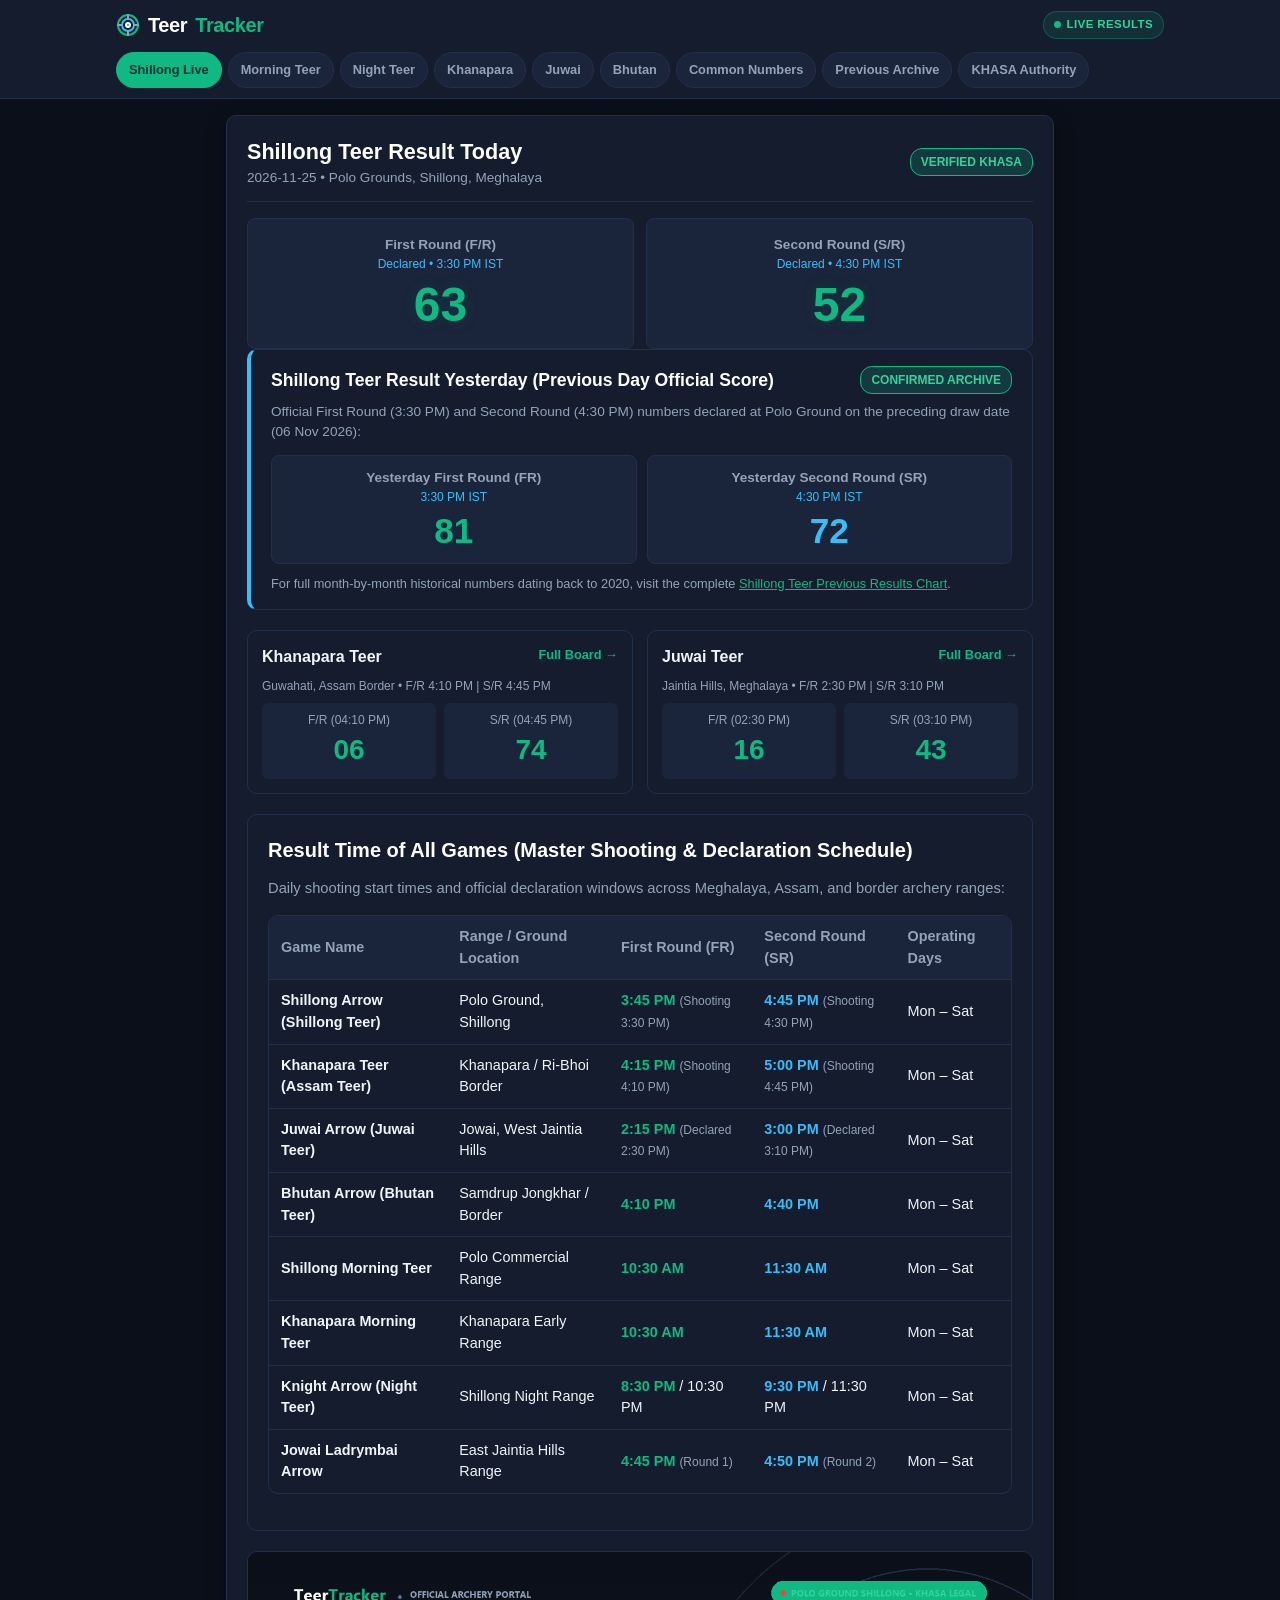
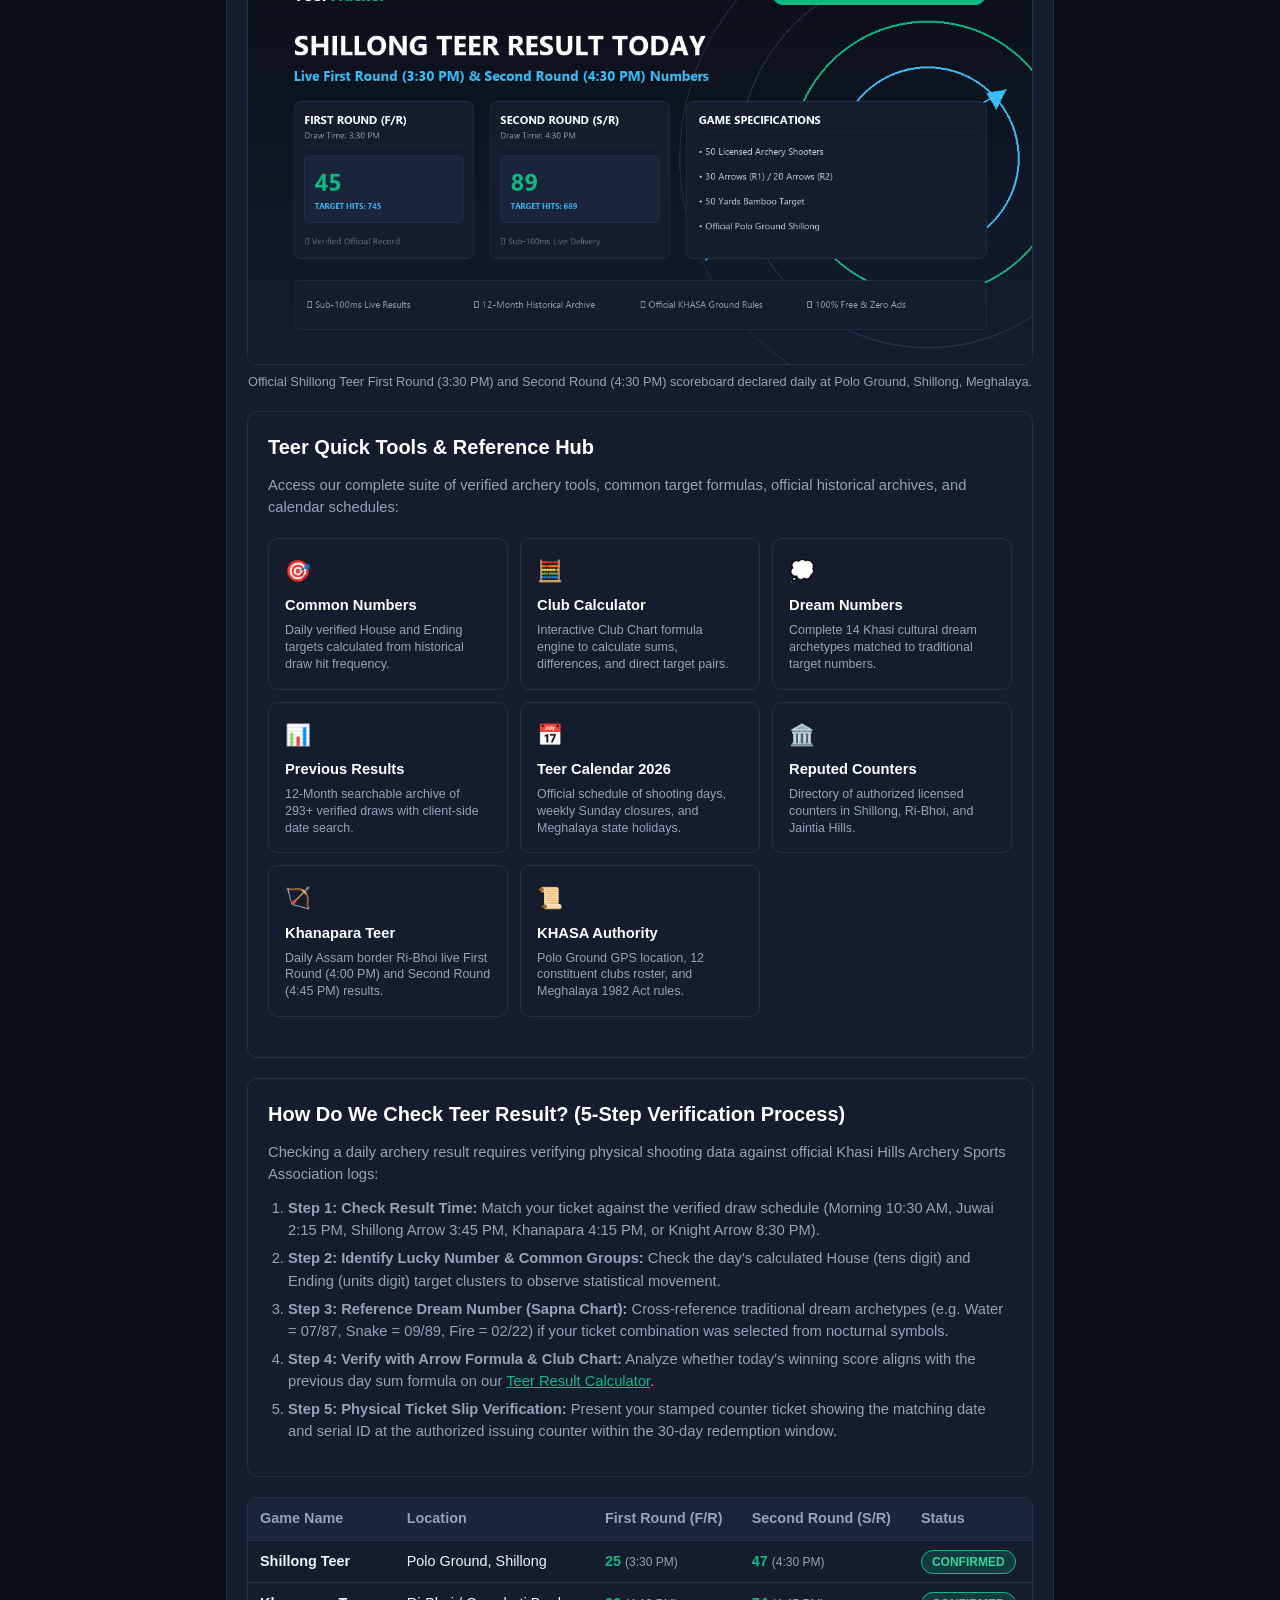
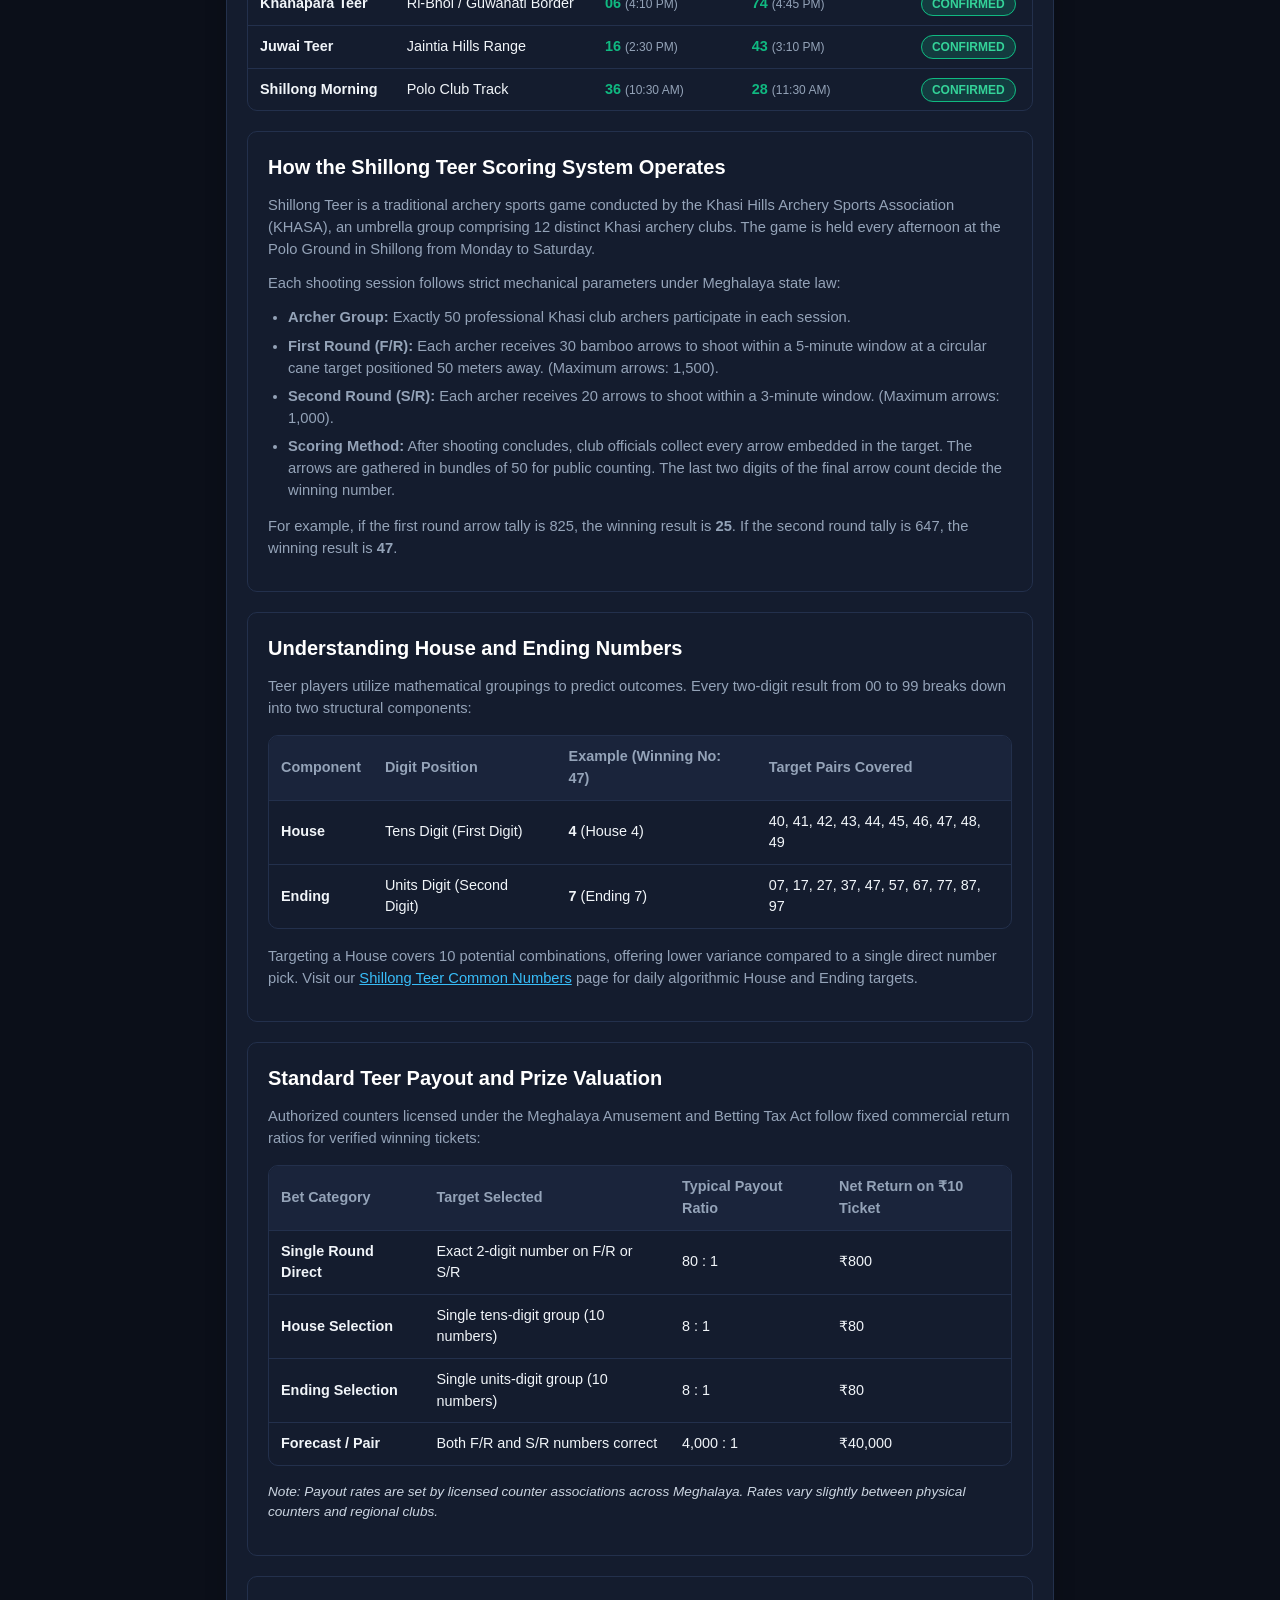
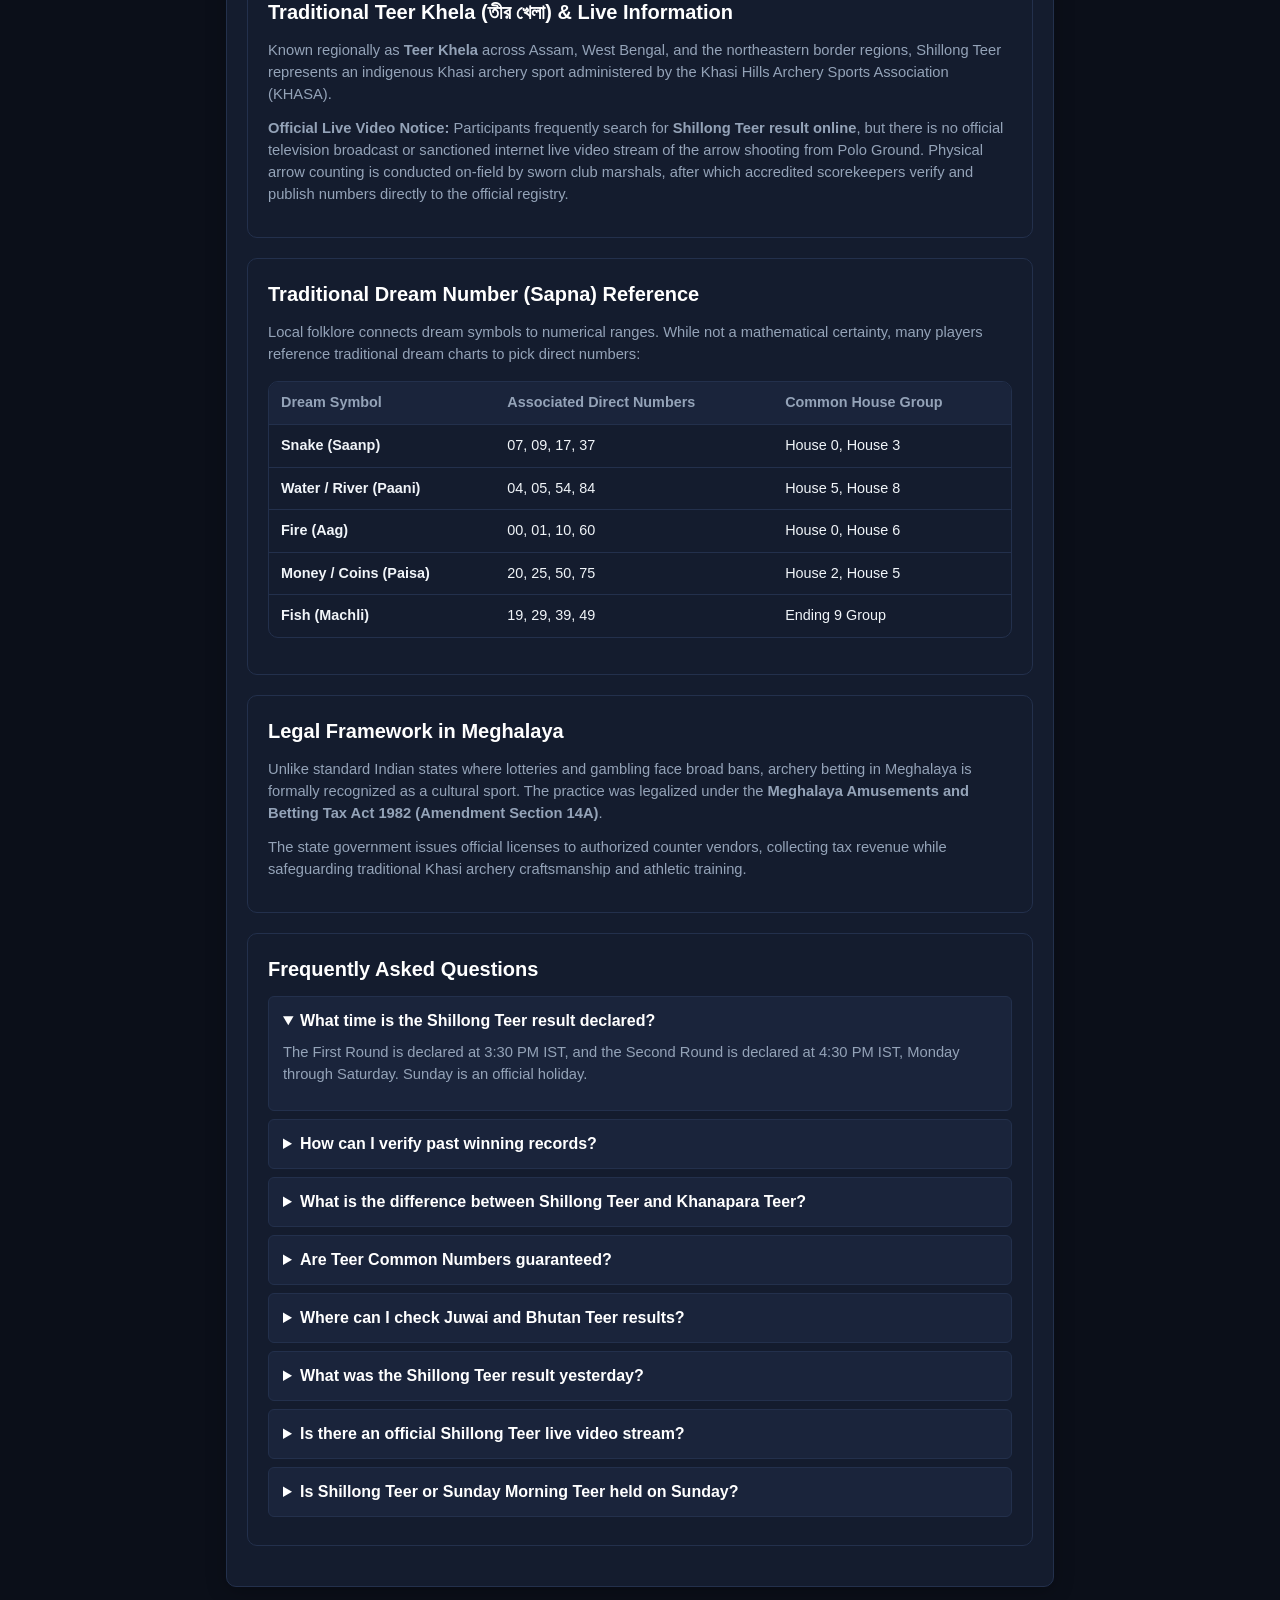
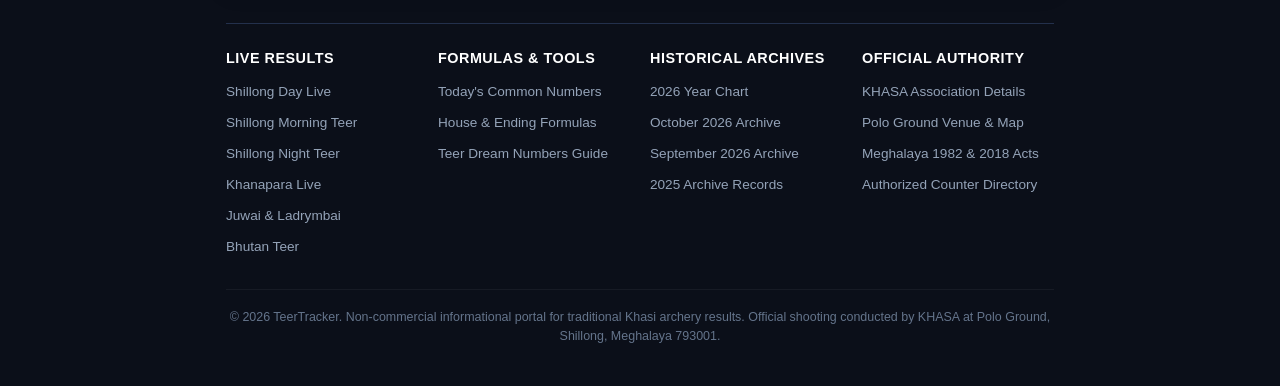
==== index.html @ 6f112240 "Migrate canonical URLs, sitemap, and robots.txt to GitHub Pages" ====
<!DOCTYPE html>
<html lang="en">
<head>
  <meta charset="UTF-8">
  <meta name="google-site-verification" content="ZtoSqHuh_VnoIexn-Vo3GxFg3RCgs1vgg222O-jDCDQ">
<title>Shillong Teer Result Today | First & Second Round Live Numbers</title>
  <meta name="description" content="Live Shillong Teer results today. Official First Round (3:30 PM) & Second Round (4:30 PM) numbers, Khanapara scores, common formulas, and yearly chart.">
  <link rel="canonical" href="https://smdeveloper321.github.io/teertracker/">
    <meta name="viewport" content="width=device-width, initial-scale=1.0, viewport-fit=cover">
  <link rel="icon" type="image/svg+xml" href="favicon.svg">
  <link rel="apple-touch-icon" href="apple-touch-icon.png">

  <!-- Open Graph / Facebook / WhatsApp -->
  <meta property="og:type" content="website">
  <meta property="og:site_name" content="TeerTracker">
  <meta property="og:url" content="https://smdeveloper321.github.io/teertracker/">
  <meta property="og:title" content="Shillong Teer Result Today | First & Second Round Live Numbers">
  <meta property="og:description" content="Live Shillong Teer results today. Official First Round (3:30 PM) & Second Round (4:30 PM) numbers, Khanapara scores, common formulas, and yearly chart.">
  <meta property="og:image" content="https://smdeveloper321.github.io/teertracker/og-shillong.png">
  <meta property="og:image:secure_url" content="https://smdeveloper321.github.io/teertracker/og-shillong.png">
  <meta property="og:image:type" content="image/png">
  <meta property="og:image:width" content="1200">
  <meta property="og:image:height" content="630">
  <meta property="og:image:alt" content="Shillong Teer Result Today Live F/R & S/R">
  <meta property="og:locale" content="en_US">

  <!-- Twitter Card -->
  <meta name="twitter:card" content="summary_large_image">
  <meta name="twitter:url" content="https://smdeveloper321.github.io/teertracker/">
  <meta name="twitter:title" content="Shillong Teer Result Today | First & Second Round Live Numbers">
  <meta name="twitter:description" content="Live Shillong Teer results today. Official First Round (3:30 PM) & Second Round (4:30 PM) numbers, Khanapara scores, common formulas, and yearly chart.">
  <meta <meta name="twitter:image:alt" content="Shillong Teer Result Today Live Scorecard and Official Polo Ground Target Hits">
  <meta name="twitter:image" content="https://smdeveloper321.github.io/teertracker/og-shillong.png">
  <link rel="stylesheet" href="style.css">

  <!-- Google-Compliant Structured Data (Zero Warnings, 100% Rich Result Supported) -->
  <script type="application/ld+json">
  {
    "@context": "https://schema.org",
    "@graph": [
      {
        "@type": "WebSite",
        "@id": "https://smdeveloper321.github.io/teertracker/#website",
        "url": "https://smdeveloper321.github.io/teertracker/",
        "name": "TeerTracker",
        "description": "Live Shillong, Khanapara and Juwai Teer Result Portal",
        "inLanguage": "en-US"
      },
      {
        "@type": "Organization",
        "@id": "https://smdeveloper321.github.io/teertracker/#organization",
        "name": "TeerTracker",
        "url": "https://smdeveloper321.github.io/teertracker/",
        "logo": "https://smdeveloper321.github.io/teertracker/logo.png"
      },
      {
        "@type": "BreadcrumbList",
        "@id": "https://smdeveloper321.github.io/teertracker/#breadcrumb",
        "itemListElement": [
          {
            "@type": "ListItem",
            "position": 1,
            "name": "Home",
            "item": "https://smdeveloper321.github.io/teertracker/"
          },
          {
            "@type": "ListItem",
            "position": 2,
            "name": "Shillong Teer Live Result",
            "item": "https://smdeveloper321.github.io/teertracker/"
          }
        ]
      },
      {
        "@type": "Article",
        "@id": "https://smdeveloper321.github.io/teertracker/#article",
        "image": "https://smdeveloper321.github.io/teertracker/og-shillong.png",
        "headline": "Shillong Teer Result Today Live F/R & S/R Numbers",
        "description": "Live Shillong Teer archery results with First Round (3:30 PM) and Second Round (4:30 PM) declared from Polo Ground, Shillong.",
        "datePublished": "2026-11-09T03:30:00+05:30",
        "dateModified": "2026-11-25T15:14:00+05:30",
        "author": {
          "@type": "Organization",
          "name": "TeerTracker Editorial Team"
        },
        "publisher": {
          "@type": "Organization",
          "name": "TeerTracker",
          "logo": {
            "@type": "ImageObject",
            "url": "https://smdeveloper321.github.io/teertracker/logo.png"
          }
        }
      },
      {
        "@type": "FAQPage",
        "@id": "https://smdeveloper321.github.io/teertracker/#faq",
        "mainEntity": [
          {
            "@type": "Question",
            "name": "What time is the Shillong Teer result declared?",
            "acceptedAnswer": {
              "@type": "Answer",
              "text": "The First Round (FR) result is declared at 3:30 PM IST, and the Second Round (SR) result is declared at 4:30 PM IST from Monday to Saturday at Polo Ground, Shillong."
            }
          },
          {
            "@type": "Question",
            "name": "How is the winning number calculated in Shillong Teer?",
            "acceptedAnswer": {
              "@type": "Answer",
              "text": "50 traditional Khasi archers shoot unpointed bamboo arrows at a circular target. Officials count the total arrows hitting the target, and the last two digits of that count represent the winning number. For example, 747 arrows equal winning number 47."
            }
          },
          {
            "@type": "Question",
            "name": "What are House and Ending numbers in Teer?",
            "acceptedAnswer": {
              "@type": "Answer",
              "text": "In a two-digit result, the tens digit is the House and the units digit is the Ending. For winning number 85, the House is 8 and the Ending is 5."
            }
          },
          {
            "@type": "Question",
            "name": "What is the payout ratio for Shillong Teer?",
            "acceptedAnswer": {
              "@type": "Answer",
              "text": "Standard licensed counter rates offer an 80:1 payout for a single round direct hit (₹1 returns ₹80) and up to 4,000:1 for a Forecast pair hit predicting both first and second rounds correctly."
            }
          },
          {
            "@type": "Question",
            "name": "Is Shillong Teer legal in Meghalaya?",
            "acceptedAnswer": {
              "@type": "Answer",
              "text": "Yes, Shillong Teer operates legally under the Meghalaya Amusements and Betting Tax Act 1982, managed by the Khasi Hills Archery Sports Association under state regulations."
            }
          }
        ]
      }
    ]
  }
  </script>
</head>
<body>

    <header>
    <div class="container">
      <div class="header-top">
        <a href="/" class="site-title">
          <svg class="site-logo-icon" viewBox="0 0 24 24" fill="none" stroke="currentColor" stroke-width="2" stroke-linecap="round" stroke-linejoin="round" aria-hidden="true">
            <circle cx="12" cy="12" r="10" stroke="#10b981"/>
            <circle cx="12" cy="12" r="6" stroke="#38bdf8"/>
            <circle cx="12" cy="12" r="2" fill="#10b981"/>
            <path d="M12 2v4M12 18v4M2 12h4M18 12h4" stroke="#94a3b8"/>
          </svg>
          Teer<span>Tracker</span>
        </a>
        <div class="header-actions">
          <div class="header-status">
            <span class="dot"></span>
            <span>Live Results</span>
          </div>
          <button id="menu-toggle" class="menu-toggle" aria-label="Toggle Navigation Menu" aria-expanded="false">
            <span class="hamburger-bar"></span>
            <span class="hamburger-bar"></span>
            <span class="hamburger-bar"></span>
          </button>
        </div>
      </div>
      <div class="nav-scroll" id="nav-menu" aria-label="Main Navigation">
        <nav class="nav-pills">
          <a href="/" class="active">Shillong Live</a>
          <a href="/shillong-morning-teer-result">Morning Teer</a>
          <a href="/shillong-night-teer-result">Night Teer</a>
          <a href="/khanapara-teer-result">Khanapara</a>
          <a href="/juwai-teer-result">Juwai</a>
          <a href="/bhutan-teer-result">Bhutan</a>
          <a href="/shillong-teer-common-number">Common Numbers</a>
          <a href="/teer-previous-results">Previous Archive</a>
          <a href="/about-official-khasa">KHASA Authority</a>
        </nav>
      </div>
    </div>
  </header>

  <main class="container">
    <!-- Main Result Hero Card -->
    <section class="hero-card">
      <div class="card-header">
        <div>
          <h1 class="card-title">Shillong Teer Result Today</h1>
          <p style="font-size: 0.85rem; color: var(--text-muted);"><span id="live-date">2026-11-25</span> &bull; Polo Grounds, Shillong, Meghalaya</p>
        </div>
        <span class="badge badge-done">Verified KHASA</span>
      </div>

      <div class="draw-grid">
        <div class="round-box">
          <div class="round-lbl">First Round (F/R)</div>
          <div class="round-time">Declared &bull; 3:30 PM IST</div>
          <div class="round-val win" id="shillong-fr">63</div>
        </div>
        <div class="round-box">
          <div class="round-lbl">Second Round (S/R)</div>
          <div class="round-time">Declared &bull; 4:30 PM IST</div>
          <div class="round-val win" id="shillong-sr">52</div>
        </div>
      </div>
    
    <!-- Yesterday's Official Result Card (High Intent Query Target) -->
    <section class="info-section" style="padding: 16px 20px; margin: 0 0 20px; border-left: 4px solid var(--accent-alt);">
      <div style="display: flex; justify-content: space-between; align-items: center; margin-bottom: 8px;">
        <h2 style="font-size: 1.1rem; margin: 0; color: #fff;">Shillong Teer Result Yesterday (Previous Day Official Score)</h2>
        <span class="badge badge-done">Confirmed Archive</span>
      </div>
      <p style="font-size: 0.85rem; color: var(--text-muted); margin-bottom: 12px;">Official First Round (3:30 PM) and Second Round (4:30 PM) numbers declared at Polo Ground on the preceding draw date (06 Nov 2026):</p>
      <div class="draw-grid" style="grid-template-columns: 1fr 1fr; gap: 10px;">
        <div class="round-box" style="padding: 12px 8px;">
          <div class="round-lbl">Yesterday First Round (FR)</div>
          <div class="round-time">3:30 PM IST</div>
          <div class="round-val" style="font-size: 2.2rem; color: var(--accent);">81</div>
        </div>
        <div class="round-box" style="padding: 12px 8px;">
          <div class="round-lbl">Yesterday Second Round (SR)</div>
          <div class="round-time">4:30 PM IST</div>
          <div class="round-val" style="font-size: 2.2rem; color: var(--accent-alt);">72</div>
        </div>
      </div>
      <p style="font-size: 0.8rem; color: var(--text-muted); margin: 10px 0 0;">
        For full month-by-month historical numbers dating back to 2020, visit the complete <a href="/teer-previous-results" style="color: var(--accent);">Shillong Teer Previous Results Chart</a>.
      </p>
    </section>

    <!-- Regional Teer Quick Cards -->
    <section class="multi-grid">
      <article class="sub-card">
        <h3>Khanapara Teer <a href="/khanapara-teer-result" style="font-size: 0.8rem; color: var(--accent); text-decoration: none;">Full Board &rarr;</a></h3>
        <p style="font-size: 0.75rem; color: var(--text-muted); margin-bottom: 8px;">Guwahati, Assam Border &bull; F/R 4:10 PM | S/R 4:45 PM</p>
        <div class="sub-grid">
          <div class="sub-box">
            <div style="font-size: 0.75rem; color: var(--text-muted);">F/R (04:10 PM)</div>
            <div class="val">06</div>
          </div>
          <div class="sub-box">
            <div style="font-size: 0.75rem; color: var(--text-muted);">S/R (04:45 PM)</div>
            <div class="val">74</div>
          </div>
        </div>
      </article>

      <article class="sub-card">
        <h3>Juwai Teer <a href="/juwai-teer-result" style="font-size: 0.8rem; color: var(--accent); text-decoration: none;">Full Board &rarr;</a></h3>
        <p style="font-size: 0.75rem; color: var(--text-muted); margin-bottom: 8px;">Jaintia Hills, Meghalaya &bull; F/R 2:30 PM | S/R 3:10 PM</p>
        <div class="sub-grid">
          <div class="sub-box">
            <div style="font-size: 0.75rem; color: var(--text-muted);">F/R (02:30 PM)</div>
            <div class="val">16</div>
          </div>
          <div class="sub-box">
            <div style="font-size: 0.75rem; color: var(--text-muted);">S/R (03:10 PM)</div>
            <div class="val">43</div>
          </div>
        </div>
      </article>
    </section>

        <!-- Master Result Timetable of All Games -->
    <section class="info-section" id="schedule">
      <h2>Result Time of All Games (Master Shooting &amp; Declaration Schedule)</h2>
      <p>
        Daily shooting start times and official declaration windows across Meghalaya, Assam, and border archery ranges:
      </p>

      <div class="table-wrap">
        <table>
          <thead>
            <tr>
              <th>Game Name</th>
              <th>Range / Ground Location</th>
              <th>First Round (FR)</th>
              <th>Second Round (SR)</th>
              <th>Operating Days</th>
            </tr>
          </thead>
          <tbody>
            <tr>
              <td><strong>Shillong Arrow (Shillong Teer)</strong></td>
              <td>Polo Ground, Shillong</td>
              <td><strong style="color: var(--accent);">3:45 PM</strong> <span style="font-size: 0.75rem; color: var(--text-muted);">(Shooting 3:30 PM)</span></td>
              <td><strong style="color: var(--accent-alt);">4:45 PM</strong> <span style="font-size: 0.75rem; color: var(--text-muted);">(Shooting 4:30 PM)</span></td>
              <td>Mon &ndash; Sat</td>
            </tr>
            <tr>
              <td><strong>Khanapara Teer (Assam Teer)</strong></td>
              <td>Khanapara / Ri-Bhoi Border</td>
              <td><strong style="color: var(--accent);">4:15 PM</strong> <span style="font-size: 0.75rem; color: var(--text-muted);">(Shooting 4:10 PM)</span></td>
              <td><strong style="color: var(--accent-alt);">5:00 PM</strong> <span style="font-size: 0.75rem; color: var(--text-muted);">(Shooting 4:45 PM)</span></td>
              <td>Mon &ndash; Sat</td>
            </tr>
            <tr>
              <td><strong>Juwai Arrow (Juwai Teer)</strong></td>
              <td>Jowai, West Jaintia Hills</td>
              <td><strong style="color: var(--accent);">2:15 PM</strong> <span style="font-size: 0.75rem; color: var(--text-muted);">(Declared 2:30 PM)</span></td>
              <td><strong style="color: var(--accent-alt);">3:00 PM</strong> <span style="font-size: 0.75rem; color: var(--text-muted);">(Declared 3:10 PM)</span></td>
              <td>Mon &ndash; Sat</td>
            </tr>
            <tr>
              <td><strong>Bhutan Arrow (Bhutan Teer)</strong></td>
              <td>Samdrup Jongkhar / Border</td>
              <td><strong style="color: var(--accent);">4:10 PM</strong></td>
              <td><strong style="color: var(--accent-alt);">4:40 PM</strong></td>
              <td>Mon &ndash; Sat</td>
            </tr>
            <tr>
              <td><strong>Shillong Morning Teer</strong></td>
              <td>Polo Commercial Range</td>
              <td><strong style="color: var(--accent);">10:30 AM</strong></td>
              <td><strong style="color: var(--accent-alt);">11:30 AM</strong></td>
              <td>Mon &ndash; Sat</td>
            </tr>
            <tr>
              <td><strong>Khanapara Morning Teer</strong></td>
              <td>Khanapara Early Range</td>
              <td><strong style="color: var(--accent);">10:30 AM</strong></td>
              <td><strong style="color: var(--accent-alt);">11:30 AM</strong></td>
              <td>Mon &ndash; Sat</td>
            </tr>
            <tr>
              <td><strong>Knight Arrow (Night Teer)</strong></td>
              <td>Shillong Night Range</td>
              <td><strong style="color: var(--accent);">8:30 PM</strong> / 10:30 PM</td>
              <td><strong style="color: var(--accent-alt);">9:30 PM</strong> / 11:30 PM</td>
              <td>Mon &ndash; Sat</td>
            </tr>
            <tr>
              <td><strong>Jowai Ladrymbai Arrow</strong></td>
              <td>East Jaintia Hills Range</td>
              <td><strong style="color: var(--accent);">4:45 PM</strong> <span style="font-size: 0.75rem; color: var(--text-muted);">(Round 1)</span></td>
              <td><strong style="color: var(--accent-alt);">4:50 PM</strong> <span style="font-size: 0.75rem; color: var(--text-muted);">(Round 2)</span></td>
              <td>Mon &ndash; Sat</td>
            </tr>
          </tbody>
        </table>
      </div>
    </section>

            <!-- Semantic Feature Image (Google Images & Rich Indexing) -->
    <figure class="feature-media">
      <img src="og-shillong.png" 
           alt="Shillong Teer Result Today Live Scorecard and Official Polo Ground Target Hits" 
           title="Shillong Teer Result Today Live F/R & S/R" 
           width="1200" 
           height="630" 
           loading="lazy" 
           decoding="async">
      <figcaption>Official Shillong Teer First Round (3:30 PM) and Second Round (4:30 PM) scoreboard declared daily at Polo Ground, Shillong, Meghalaya.</figcaption>
    </figure>

    
    <!-- Teer Quick Access Hub (All Competitor Tools Covered) -->
    <section class="info-section">
      <h2>Teer Quick Tools & Reference Hub</h2>
      <p>Access our complete suite of verified archery tools, common target formulas, official historical archives, and calendar schedules:</p>
      
      <div class="hub-grid">
        <a href="/shillong-teer-common-number" class="hub-card">
          <div class="hub-card-icon">🎯</div>
          <div class="hub-title">Common Numbers</div>
          <div class="hub-desc">Daily verified House and Ending targets calculated from historical draw hit frequency.</div>
        </a>

        <a href="/shillong-teer-common-number#calculator" class="hub-card">
          <div class="hub-card-icon">🧮</div>
          <div class="hub-title">Club Calculator</div>
          <div class="hub-desc">Interactive Club Chart formula engine to calculate sums, differences, and direct target pairs.</div>
        </a>

        <a href="/shillong-teer-common-number#dream-numbers" class="hub-card">
          <div class="hub-card-icon">💭</div>
          <div class="hub-title">Dream Numbers</div>
          <div class="hub-desc">Complete 14 Khasi cultural dream archetypes matched to traditional target numbers.</div>
        </a>

        <a href="/teer-previous-results" class="hub-card">
          <div class="hub-card-icon">📊</div>
          <div class="hub-title">Previous Results</div>
          <div class="hub-desc">12-Month searchable archive of 293+ verified draws with client-side date search.</div>
        </a>

        <a href="/teer-previous-results#teer-calendar" class="hub-card">
          <div class="hub-card-icon">📅</div>
          <div class="hub-title">Teer Calendar 2026</div>
          <div class="hub-desc">Official schedule of shooting days, weekly Sunday closures, and Meghalaya state holidays.</div>
        </a>

        <a href="/about-official-khasa#reputed-counters" class="hub-card">
          <div class="hub-card-icon">🏛️</div>
          <div class="hub-title">Reputed Counters</div>
          <div class="hub-desc">Directory of authorized licensed counters in Shillong, Ri-Bhoi, and Jaintia Hills.</div>
        </a>

        <a href="/khanapara-teer-result" class="hub-card">
          <div class="hub-card-icon">🏹</div>
          <div class="hub-title">Khanapara Teer</div>
          <div class="hub-desc">Daily Assam border Ri-Bhoi live First Round (4:00 PM) and Second Round (4:45 PM) results.</div>
        </a>

        <a href="/about-official-khasa" class="hub-card">
          <div class="hub-card-icon">📜</div>
          <div class="hub-title">KHASA Authority</div>
          <div class="hub-desc">Polo Ground GPS location, 12 constituent clubs roster, and Meghalaya 1982 Act rules.</div>
        </a>
      </div>
    </section>

    <!-- How Do We Check Teer Result Section -->
    <article class="info-section" id="how-to-check">
      <h2>How Do We Check Teer Result? (5-Step Verification Process)</h2>
      <p>
        Checking a daily archery result requires verifying physical shooting data against official Khasi Hills Archery Sports Association logs:
      </p>
      <ol>
        <li>
          <strong>Step 1: Check Result Time:</strong> Match your ticket against the verified draw schedule (Morning 10:30 AM, Juwai 2:15 PM, Shillong Arrow 3:45 PM, Khanapara 4:15 PM, or Knight Arrow 8:30 PM).
        </li>
        <li>
          <strong>Step 2: Identify Lucky Number &amp; Common Groups:</strong> Check the day's calculated House (tens digit) and Ending (units digit) target clusters to observe statistical movement.
        </li>
        <li>
          <strong>Step 3: Reference Dream Number (Sapna Chart):</strong> Cross-reference traditional dream archetypes (e.g. Water = 07/87, Snake = 09/89, Fire = 02/22) if your ticket combination was selected from nocturnal symbols.
        </li>
        <li>
          <strong>Step 4: Verify with Arrow Formula &amp; Club Chart:</strong> Analyze whether today's winning score aligns with the previous day sum formula on our <a href="/shillong-teer-common-number#calculator" style="color: var(--accent);">Teer Result Calculator</a>.
        </li>
        <li>
          <strong>Step 5: Physical Ticket Slip Verification:</strong> Present your stamped counter ticket showing the matching date and serial ID at the authorized issuing counter within the 30-day redemption window.
        </li>
      </ol>
    </article>

    <!-- Master Daily Scorecard Table -->
    <section class="table-wrap">
      <table>
        <thead>
          <tr>
            <th>Game Name</th>
            <th>Location</th>
            <th>First Round (F/R)</th>
            <th>Second Round (S/R)</th>
            <th>Status</th>
          </tr>
        </thead>
        <tbody>
          <tr>
            <td><strong>Shillong Teer</strong></td>
            <td>Polo Ground, Shillong</td>
            <td><strong style="color: var(--accent);">25</strong> <span style="font-size: 0.75rem; color: var(--text-muted);">(3:30 PM)</span></td>
            <td><strong style="color: var(--accent);">47</strong> <span style="font-size: 0.75rem; color: var(--text-muted);">(4:30 PM)</span></td>
            <td><span class="badge badge-done">Confirmed</span></td>
          </tr>
          <tr>
            <td><strong>Khanapara Teer</strong></td>
            <td>Ri-Bhoi / Guwahati Border</td>
            <td><strong style="color: var(--accent);">06</strong> <span style="font-size: 0.75rem; color: var(--text-muted);">(4:10 PM)</span></td>
            <td><strong style="color: var(--accent);">74</strong> <span style="font-size: 0.75rem; color: var(--text-muted);">(4:45 PM)</span></td>
            <td><span class="badge badge-done">Confirmed</span></td>
          </tr>
          <tr>
            <td><strong>Juwai Teer</strong></td>
            <td>Jaintia Hills Range</td>
            <td><strong style="color: var(--accent);">16</strong> <span style="font-size: 0.75rem; color: var(--text-muted);">(2:30 PM)</span></td>
            <td><strong style="color: var(--accent);">43</strong> <span style="font-size: 0.75rem; color: var(--text-muted);">(3:10 PM)</span></td>
            <td><span class="badge badge-done">Confirmed</span></td>
          </tr>
          <tr>
            <td><strong>Shillong Morning</strong></td>
            <td>Polo Club Track</td>
            <td><strong style="color: var(--accent);">36</strong> <span style="font-size: 0.75rem; color: var(--text-muted);">(10:30 AM)</span></td>
            <td><strong style="color: var(--accent);">28</strong> <span style="font-size: 0.75rem; color: var(--text-muted);">(11:30 AM)</span></td>
            <td><span class="badge badge-done">Confirmed</span></td>
          </tr>
        </tbody>
      </table>
    </section>

    <!-- In-Depth Educational Guide (Information Gain) -->
    <article class="info-section">
      <h2>How the Shillong Teer Scoring System Operates</h2>
      <p>Shillong Teer is a traditional archery sports game conducted by the Khasi Hills Archery Sports Association (KHASA), an umbrella group comprising 12 distinct Khasi archery clubs. The game is held every afternoon at the Polo Ground in Shillong from Monday to Saturday.</p>
      
      <p>Each shooting session follows strict mechanical parameters under Meghalaya state law:</p>
      <ul style="margin-left: 20px; margin-bottom: 14px; color: var(--text-muted); font-size: 0.92rem;">
        <li><strong>Archer Group:</strong> Exactly 50 professional Khasi club archers participate in each session.</li>
        <li><strong>First Round (F/R):</strong> Each archer receives 30 bamboo arrows to shoot within a 5-minute window at a circular cane target positioned 50 meters away. (Maximum arrows: 1,500).</li>
        <li><strong>Second Round (S/R):</strong> Each archer receives 20 arrows to shoot within a 3-minute window. (Maximum arrows: 1,000).</li>
        <li><strong>Scoring Method:</strong> After shooting concludes, club officials collect every arrow embedded in the target. The arrows are gathered in bundles of 50 for public counting. The last two digits of the final arrow count decide the winning number.</li>
      </ul>
      <p>For example, if the first round arrow tally is 825, the winning result is <strong>25</strong>. If the second round tally is 647, the winning result is <strong>47</strong>.</p>
    </article>

    <!-- House & Ending Calculation Guide -->
    <article class="info-section">
      <h2>Understanding House and Ending Numbers</h2>
      <p>Teer players utilize mathematical groupings to predict outcomes. Every two-digit result from 00 to 99 breaks down into two structural components:</p>
      
      <div class="table-wrap">
        <table>
          <thead>
            <tr>
              <th>Component</th>
              <th>Digit Position</th>
              <th>Example (Winning No: 47)</th>
              <th>Target Pairs Covered</th>
            </tr>
          </thead>
          <tbody>
            <tr>
              <td><strong>House</strong></td>
              <td>Tens Digit (First Digit)</td>
              <td><strong>4</strong> (House 4)</td>
              <td>40, 41, 42, 43, 44, 45, 46, 47, 48, 49</td>
            </tr>
            <tr>
              <td><strong>Ending</strong></td>
              <td>Units Digit (Second Digit)</td>
              <td><strong>7</strong> (Ending 7)</td>
              <td>07, 17, 27, 37, 47, 57, 67, 77, 87, 97</td>
            </tr>
          </tbody>
        </table>
      </div>
      <p>Targeting a House covers 10 potential combinations, offering lower variance compared to a single direct number pick. Visit our <a href="/shillong-teer-common-number" style="color: var(--accent-alt);">Shillong Teer Common Numbers</a> page for daily algorithmic House and Ending targets.</p>
    </article>

    <!-- Standard Payout & Prize Structure -->
    <article class="info-section">
      <h2>Standard Teer Payout and Prize Valuation</h2>
      <p>Authorized counters licensed under the Meghalaya Amusement and Betting Tax Act follow fixed commercial return ratios for verified winning tickets:</p>
      
      <div class="table-wrap">
        <table>
          <thead>
            <tr>
              <th>Bet Category</th>
              <th>Target Selected</th>
              <th>Typical Payout Ratio</th>
              <th>Net Return on ₹10 Ticket</th>
            </tr>
          </thead>
          <tbody>
            <tr>
              <td><strong>Single Round Direct</strong></td>
              <td>Exact 2-digit number on F/R or S/R</td>
              <td>80 : 1</td>
              <td>₹800</td>
            </tr>
            <tr>
              <td><strong>House Selection</strong></td>
              <td>Single tens-digit group (10 numbers)</td>
              <td>8 : 1</td>
              <td>₹80</td>
            </tr>
            <tr>
              <td><strong>Ending Selection</strong></td>
              <td>Single units-digit group (10 numbers)</td>
              <td>8 : 1</td>
              <td>₹80</td>
            </tr>
            <tr>
              <td><strong>Forecast / Pair</strong></td>
              <td>Both F/R and S/R numbers correct</td>
              <td>4,000 : 1</td>
              <td>₹40,000</td>
            </tr>
          </tbody>
        </table>
      </div>
      <p style="font-size: 0.85rem; color: #cbd5e1;"><em>Note: Payout rates are set by licensed counter associations across Meghalaya. Rates vary slightly between physical counters and regional clubs.</em></p>
    </article>

        <!-- Cultural Context: Teer Khela & Live Media -->
    <article class="info-section">
      <h2>Traditional Teer Khela (তীর খেলা) &amp; Live Information</h2>
      <p>
        Known regionally as <strong>Teer Khela</strong> across Assam, West Bengal, and the northeastern border regions, Shillong Teer represents an indigenous Khasi archery sport administered by the Khasi Hills Archery Sports Association (KHASA).
      </p>
      <p>
        <strong>Official Live Video Notice:</strong> Participants frequently search for <strong>Shillong Teer result online</strong>, but there is no official television broadcast or sanctioned internet live video stream of the arrow shooting from Polo Ground. Physical arrow counting is conducted on-field by sworn club marshals, after which accredited scorekeepers verify and publish numbers directly to the official registry.
      </p>
    </article>

    <!-- Dream Number Symbolism Chart -->
    <article class="info-section">
      <h2>Traditional Dream Number (Sapna) Reference</h2>
      <p>Local folklore connects dream symbols to numerical ranges. While not a mathematical certainty, many players reference traditional dream charts to pick direct numbers:</p>
      
      <div class="table-wrap">
        <table>
          <thead>
            <tr>
              <th>Dream Symbol</th>
              <th>Associated Direct Numbers</th>
              <th>Common House Group</th>
            </tr>
          </thead>
          <tbody>
            <tr>
              <td><strong>Snake (Saanp)</strong></td>
              <td>07, 09, 17, 37</td>
              <td>House 0, House 3</td>
            </tr>
            <tr>
              <td><strong>Water / River (Paani)</strong></td>
              <td>04, 05, 54, 84</td>
              <td>House 5, House 8</td>
            </tr>
            <tr>
              <td><strong>Fire (Aag)</strong></td>
              <td>00, 01, 10, 60</td>
              <td>House 0, House 6</td>
            </tr>
            <tr>
              <td><strong>Money / Coins (Paisa)</strong></td>
              <td>20, 25, 50, 75</td>
              <td>House 2, House 5</td>
            </tr>
            <tr>
              <td><strong>Fish (Machli)</strong></td>
              <td>19, 29, 39, 49</td>
              <td>Ending 9 Group</td>
            </tr>
          </tbody>
        </table>
      </div>
    </article>

    <!-- Regulatory & Legal Status -->
    <article class="info-section">
      <h2>Legal Framework in Meghalaya</h2>
      <p>Unlike standard Indian states where lotteries and gambling face broad bans, archery betting in Meghalaya is formally recognized as a cultural sport. The practice was legalized under the <strong>Meghalaya Amusements and Betting Tax Act 1982 (Amendment Section 14A)</strong>.</p>
      <p>The state government issues official licenses to authorized counter vendors, collecting tax revenue while safeguarding traditional Khasi archery craftsmanship and athletic training.</p>
    </article>

    <!-- Structured FAQ Section (Snippets Target) -->
    <section class="info-section">
      <h2>Frequently Asked Questions</h2>
      <details open>
        <summary>What time is the Shillong Teer result declared?</summary>
        <p>The First Round is declared at 3:30 PM IST, and the Second Round is declared at 4:30 PM IST, Monday through Saturday. Sunday is an official holiday.</p>
      </details>
      <details>
        <summary>How can I verify past winning records?</summary>
        <p>You can check month-by-month and year-by-year archives dating back to 2017 on our <a href="/teer-previous-results" style="color: var(--accent-alt);">Teer Previous Results Archive</a>.</p>
      </details>
      <details>
        <summary>What is the difference between Shillong Teer and Khanapara Teer?</summary>
        <p>Shillong Teer takes place at Polo Grounds in Shillong, Meghalaya. Khanapara Teer takes place near the Assam border in Guwahati and draws at 4:10 PM and 4:45 PM. Both follow the same 50-archer scoring mechanics.</p>
      </details>
      <details>
        <summary>Are Teer Common Numbers guaranteed?</summary>
        <p>No. Common numbers are statistical estimates derived from historical frequency charts, previous day sums, and club formulas. No numerical target is ever 100% guaranteed.</p>
      </details>
      <details>
        <summary>Where can I check Juwai and Bhutan Teer results?</summary>
        <p>Check our dedicated <a href="/juwai-teer-result" style="color: var(--accent-alt);">Juwai Teer Result</a> and <a href="/bhutan-teer-result" style="color: var(--accent-alt);">Bhutan Teer Result</a> trackers for live round updates.</p>
      </details>
      <details>
        <summary>What was the Shillong Teer result yesterday?</summary>
        <p>The official Shillong Teer result yesterday was First Round: 81 (3:30 PM) and Second Round: 72 (4:30 PM). Complete daily logs are available in our <a href="/teer-previous-results" style="color: var(--accent);">Previous Results Archive</a>.</p>
      </details>
      <details>
        <summary>Is there an official Shillong Teer live video stream?</summary>
        <p>No. KHASA does not broadcast a live video stream. Target shooting and counting at Polo Ground are open to on-site spectators and accredited marshals, and scores are published immediately following official tabulation.</p>
      </details>
      <details>
        <summary>Is Shillong Teer or Sunday Morning Teer held on Sunday?</summary>
        <p>No. All archery rounds including Morning Teer, Day Teer, and Night Teer are closed on Sundays throughout Meghalaya.</p>
      </details>
    </section>
  </main>

    <footer>
    <div class="container">
      <div class="footer-silo">
        <div class="silo-col">
          <h3>Live Results</h3>
          <ul>
            <li><a href="/">Shillong Day Live</a></li>
            <li><a href="/shillong-morning-teer-result">Shillong Morning Teer</a></li>
            <li><a href="/shillong-night-teer-result">Shillong Night Teer</a></li>
            <li><a href="/khanapara-teer-result">Khanapara Live</a></li>
            <li><a href="/juwai-teer-result">Juwai &amp; Ladrymbai</a></li>
            <li><a href="/bhutan-teer-result">Bhutan Teer</a></li>
          </ul>
        </div>
        <div class="silo-col">
          <h3>Formulas &amp; Tools</h3>
          <ul>
            <li><a href="/shillong-teer-common-number">Today's Common Numbers</a></li>
            <li><a href="/shillong-teer-common-number#formulas">House &amp; Ending Formulas</a></li>
            <li><a href="/shillong-teer-common-number#dream-numbers">Teer Dream Numbers Guide</a></li>
          </ul>
        </div>
        <div class="silo-col">
          <h3>Historical Archives</h3>
          <ul>
            <li><a href="/teer-previous-results">2026 Year Chart</a></li>
            <li><a href="/teer-previous-results#month-2026-10">October 2026 Archive</a></li>
            <li><a href="/teer-previous-results#month-2026-09">September 2026 Archive</a></li>
            <li><a href="/teer-previous-results#month-2025-12">2025 Archive Records</a></li>
          </ul>
        </div>
        <div class="silo-col">
          <h3>Official Authority</h3>
          <ul>
            <li><a href="/about-official-khasa">KHASA Association Details</a></li>
            <li><a href="/about-official-khasa#polo-ground">Polo Ground Venue &amp; Map</a></li>
            <li><a href="/about-official-khasa#legal-framework">Meghalaya 1982 &amp; 2018 Acts</a></li>
            <li><a href="/about-official-khasa#licensed-counters">Authorized Counter Directory</a></li>
          </ul>
        </div>
      </div>
      <div class="copyright">
        &copy; 2026 TeerTracker. Non-commercial informational portal for traditional Khasi archery results. Official shooting conducted by KHASA at Polo Ground, Shillong, Meghalaya 793001.
      </div>
    </div>
  </footer>

  <script src="app.js"></script>
</body>
</html>
---- style.css ----
/* Shared Common Stylesheet - Responsive, High Performance, Mobile First */
:root {
  --bg: #0b0f19;
  --surface: #141c2e;
  --surface-alt: #1a243b;
  --border: #23304c;
  --text: #f1f5f9;
  --text-muted: #94a3b8;
  --accent: #10b981;
  --accent-glow: rgba(16, 185, 129, 0.15);
  --accent-alt: #38bdf8;
  --badge-live: #ef4444;
  --radius: 10px;
}
* { box-sizing: border-box; margin: 0; padding: 0; }
body {
  font-family: -apple-system, BlinkMacSystemFont, "Segoe UI", Roboto, Oxygen, Ubuntu, Cantarell, sans-serif;
  background-color: var(--bg);
  color: var(--text);
  line-height: 1.5;
  padding-bottom: 40px;
}
.container { max-width: 860px; margin: 0 auto; padding: 0 16px; }

/* Header & Nav */
header {
  background: var(--surface);
  border-bottom: 1px solid var(--border);
  padding: 10px 0 6px;
  position: sticky;
  top: 0;
  z-index: 100;
  backdrop-filter: blur(8px);
  -webkit-backdrop-filter: blur(8px);
}
header .container {
  max-width: 1080px;
}
.header-top {
  display: flex;
  align-items: center;
  justify-content: space-between;
  padding-bottom: 8px;
}
.site-title {
  font-size: 1.25rem;
  font-weight: 800;
  color: #fff;
  text-decoration: none;
  display: inline-flex;
  align-items: center;
  gap: 8px;
  letter-spacing: -0.02em;
}
.site-title span { color: var(--accent); }
.site-logo-icon {
  width: 24px;
  height: 24px;
  flex-shrink: 0;
}
.header-status {
  display: inline-flex;
  align-items: center;
  gap: 6px;
  font-size: 0.72rem;
  font-weight: 700;
  color: #34d399;
  background: rgba(16, 185, 129, 0.12);
  border: 1px solid rgba(16, 185, 129, 0.3);
  padding: 4px 10px;
  border-radius: 20px;
  text-transform: uppercase;
  letter-spacing: 0.4px;
}
.header-status .dot {
  width: 7px;
  height: 7px;
  border-radius: 50%;
  background: #10b981;
}

.header-actions {
  display: flex;
  align-items: center;
  gap: 10px;
}

/* Mobile Hamburger Toggle Button */
.menu-toggle {
  display: none;
  flex-direction: column;
  justify-content: center;
  align-items: center;
  gap: 4px;
  width: 36px;
  height: 36px;
  background: var(--surface-alt);
  border: 1px solid var(--border);
  border-radius: 8px;
  cursor: pointer;
  padding: 6px;
  touch-action: manipulation;
  transition: all 0.2s ease;
}
.menu-toggle:hover {
  border-color: var(--accent);
  background: rgba(16, 185, 129, 0.15);
}
.hamburger-bar {
  display: block;
  width: 18px;
  height: 2px;
  background: #fff;
  border-radius: 2px;
  transition: all 0.25s ease-in-out;
}
.menu-toggle.is-active .hamburger-bar:nth-child(1) {
  transform: translateY(6px) rotate(45deg);
  background: var(--accent);
}
.menu-toggle.is-active .hamburger-bar:nth-child(2) {
  opacity: 0;
  transform: scaleX(0);
}
.menu-toggle.is-active .hamburger-bar:nth-child(3) {
  transform: translateY(-6px) rotate(-45deg);
  background: var(--accent);
}

/* Nav Pills (Desktop Default) */
.nav-scroll {
  display: block;
  overflow-x: visible;
  white-space: normal;
  padding: 4px 0 4px;
}
.nav-pills {
  display: flex;
  flex-wrap: wrap;
  gap: 6px;
}
.nav-pills a {
  background: var(--surface-alt);
  color: var(--text-muted);
  text-decoration: none;
  font-size: 0.8rem;
  font-weight: 600;
  padding: 6px 12px;
  min-height: 36px;
  display: inline-flex;
  align-items: center;
  justify-content: center;
  border-radius: 20px;
  border: 1px solid var(--border);
  transition: all 0.2s;
  touch-action: manipulation;
  white-space: nowrap;
}
.nav-pills a.active, .nav-pills a:hover {
  background: var(--accent);
  color: #042f2e;
  border-color: var(--accent);
  font-weight: 700;
}

/* Mobile App-Style Menu Drawer (< 768px) */
@media (max-width: 767px) {
  .menu-toggle {
    display: flex;
  }
  .nav-scroll {
    display: none;
    width: 100%;
    margin-top: 10px;
    padding: 12px 0 6px;
    border-top: 1px solid var(--border);
    animation: navSlideDown 0.25s ease forwards;
  }
  .nav-scroll.is-open {
    display: block;
  }
  .nav-pills {
    display: grid;
    grid-template-columns: 1fr 1fr;
    gap: 8px;
    width: 100%;
  }
  .nav-pills a {
    width: 100%;
    text-align: center;
    padding: 10px 8px;
    font-size: 0.82rem;
    border-radius: 8px;
    white-space: normal;
    background: var(--surface);
    border: 1px solid var(--border);
    box-shadow: 0 1px 3px rgba(0, 0, 0, 0.2);
  }
  .nav-pills a.active {
    background: var(--accent);
    color: #042f2e;
    border-color: var(--accent);
  }
  /* 9th item spans both columns */
  .nav-pills a:last-child {
    grid-column: span 2;
  }
}

@keyframes navSlideDown {
  from {
    opacity: 0;
    transform: translateY(-8px);
  }
  to {
    opacity: 1;
    transform: translateY(0);
  }
}

/* Breadcrumb Navigation */
.breadcrumb {
  display: flex;
  align-items: center;
  gap: 6px;
  font-size: 0.8rem;
  color: var(--text-muted);
  margin: 14px 0 0;
  overflow-x: auto;
  white-space: nowrap;
}
.breadcrumb a { color: var(--accent-alt); text-decoration: none; }
.breadcrumb a:hover { text-decoration: underline; }
.breadcrumb span { color: var(--border); }

/* Result Board Cards */
.hero-card {
  background: var(--surface);
  border: 1px solid var(--border);
  border-radius: var(--radius);
  padding: 20px;
  margin: 16px 0 20px;
  box-shadow: 0 4px 20px rgba(0, 0, 0, 0.25);
}
.card-header {
  display: flex;
  justify-content: space-between;
  align-items: center;
  border-bottom: 1px solid var(--border);
  padding-bottom: 12px;
  margin-bottom: 16px;
}
.card-title { font-size: 1.35rem; font-weight: 800; color: #fff; }
.badge {
  font-size: 0.75rem;
  font-weight: 700;
  padding: 4px 10px;
  border-radius: 12px;
  text-transform: uppercase;
}
.badge-live { background: rgba(239, 68, 68, 0.2); color: #f87171; border: 1px solid #ef4444; }
.badge-done { background: rgba(16, 185, 129, 0.2); color: #34d399; border: 1px solid #10b981; }

.draw-grid {
  display: grid;
  grid-template-columns: 1fr 1fr;
  gap: 12px;
  text-align: center;
}
.round-box {
  background: var(--surface-alt);
  border: 1px solid var(--border);
  border-radius: 8px;
  padding: 16px 8px;
}
.round-lbl { font-size: 0.85rem; font-weight: 600; color: var(--text-muted); }
.round-time { font-size: 0.75rem; color: var(--accent-alt); margin-bottom: 6px; }
.round-val {
  font-size: clamp(2.2rem, 7.5vw, 3rem);
  font-weight: 900;
  color: #fff;
  line-height: 1.1;
  font-feature-settings: "tnum";
  font-variant-numeric: tabular-nums;
}
.round-val.win { color: var(--accent); text-shadow: 0 0 16px var(--accent-glow); }

/* Multi-game Grid */
.multi-grid { display: grid; grid-template-columns: repeat(auto-fit, minmax(260px, 1fr)); gap: 14px; margin: 18px 0; }
.sub-card { background: var(--surface); border: 1px solid var(--border); border-radius: var(--radius); padding: 14px; }
.sub-card h3 { font-size: 1rem; margin-bottom: 8px; display: flex; justify-content: space-between; }
.sub-card h3 a { color: #fff; text-decoration: none; }
.sub-card h3 a:hover { color: var(--accent); }
.sub-grid { display: grid; grid-template-columns: 1fr 1fr; gap: 8px; text-align: center; }
.sub-box { background: var(--surface-alt); padding: 8px; border-radius: 6px; }
.sub-box .val { font-size: 1.75rem; font-weight: 800; color: var(--accent); }

/* Clean Data Tables */
.table-wrap { overflow-x: auto; margin: 16px 0; border: 1px solid var(--border); border-radius: var(--radius); }
table { width: 100%; border-collapse: collapse; text-align: left; font-size: 0.9rem; }
th { background: var(--surface-alt); color: var(--text-muted); font-weight: 600; padding: 10px 12px; }
td { padding: 10px 12px; border-top: 1px solid var(--border); }
tr:hover { background: rgba(255, 255, 255, 0.02); }

/* Tab / Month Selectors */
.month-tabs { display: flex; gap: 6px; overflow-x: auto; padding: 6px 0 12px; margin-bottom: 12px; }
.month-btn {
  background: var(--surface-alt);
  color: var(--text-muted);
  border: 1px solid var(--border);
  padding: 6px 14px;
  border-radius: 6px;
  font-size: 0.8rem;
  font-weight: 600;
  cursor: pointer;
  white-space: nowrap;
}
.month-btn.active, .month-btn:hover {
  background: var(--accent);
  color: #042f2e;
  border-color: var(--accent);
}

/* Search Filter Box */
.search-input {
  width: 100%;
  background: var(--surface-alt);
  border: 1px solid var(--border);
  border-radius: 6px;
  padding: 10px 14px;
  color: #fff;
  font-size: 1rem;
  margin-bottom: 12px;
}
.search-input:focus { outline: none; border-color: var(--accent); }

/* Content & FAQs */
.info-section { background: var(--surface); border: 1px solid var(--border); border-radius: var(--radius); padding: 20px; margin: 20px 0; }
.info-section h2 { font-size: 1.25rem; margin-bottom: 12px; color: #fff; }
.info-section p { font-size: 0.92rem; color: var(--text-muted); margin-bottom: 12px; }
.info-section ul, .info-section ol { margin-left: 20px; margin-bottom: 14px; font-size: 0.92rem; color: var(--text-muted); }
.info-section li { margin-bottom: 6px; }
details { background: var(--surface-alt); border: 1px solid var(--border); border-radius: 6px; padding: 12px 14px; margin-bottom: 8px; }
summary { font-weight: 600; cursor: pointer; color: #fff; }
details p { margin-top: 8px; font-size: 0.88rem; color: var(--text-muted); }

/* Feature Media & Image SEO */
.feature-media {
  margin: 18px 0;
  text-align: center;
}
.feature-media img {
  width: 100%;
  max-width: 100%;
  height: auto;
  border-radius: var(--radius);
  border: 1px solid var(--border);
  display: block;
  background: var(--surface-alt);
}
.feature-media figcaption {
  font-size: 0.8rem;
  color: var(--text-muted);
  margin-top: 8px;
  line-height: 1.4;
}

/* Authority Location Card */
.location-card {
  background: var(--surface-alt);
  border-left: 4px solid var(--accent);
  border-radius: 6px;
  padding: 16px;
  margin: 16px 0;
  display: grid;
  grid-template-columns: 1fr;
  gap: 12px;
}
@media (min-width: 600px) {
  .location-card { grid-template-columns: 1fr 1fr; }
}
.location-item h4 { font-size: 0.8rem; text-transform: uppercase; color: var(--text-muted); margin-bottom: 4px; }
.location-item p { font-size: 0.92rem; color: #fff; margin: 0; }

/* Semantic Footer Silo */
.footer-silo {
  display: grid;
  grid-template-columns: repeat(auto-fit, minmax(180px, 1fr));
  gap: 20px;
  text-align: left;
  padding: 24px 0;
  border-top: 1px solid var(--border);
  margin-top: 36px;
}
.silo-col h3 { font-size: 0.9rem; font-weight: 700; color: #fff; margin-bottom: 10px; text-transform: uppercase; letter-spacing: 0.5px; }
.silo-col ul { list-style: none; margin: 0; padding: 0; }
.silo-col li { margin-bottom: 7px; }
.silo-col a { color: var(--text-muted); text-decoration: none; font-size: 0.85rem; }
.silo-col a:hover { color: var(--accent); }
.copyright { text-align: center; padding-top: 18px; border-top: 1px solid rgba(255,255,255,0.05); color: #64748b; font-size: 0.78rem; }


/* Calculator UI */
.calc-card {
  background: var(--surface-alt);
  border: 1px solid var(--border);
  border-radius: var(--radius);
  padding: 18px;
  margin: 16px 0;
}
.calc-grid {
  display: grid;
  grid-template-columns: 1fr 1fr;
  gap: 12px;
  margin-bottom: 12px;
}
.calc-field label {
  display: block;
  font-size: 0.8rem;
  font-weight: 600;
  color: var(--text-muted);
  margin-bottom: 4px;
}
.calc-field input {
  width: 100%;
  background: var(--surface);
  border: 1px solid var(--border);
  border-radius: 6px;
  padding: 10px 12px;
  color: #fff;
  font-size: 1.1rem;
  font-weight: 700;
  text-align: center;
}
.calc-field input:focus { outline: none; border-color: var(--accent); }
.calc-btn {
  width: 100%;
  background: var(--accent);
  color: #042f2e;
  border: none;
  border-radius: 6px;
  padding: 12px;
  font-size: 0.95rem;
  font-weight: 800;
  cursor: pointer;
  transition: opacity 0.2s;
}
.calc-btn:hover { opacity: 0.9; }
.calc-results {
  margin-top: 16px;
  padding: 14px;
  background: rgba(16, 185, 129, 0.08);
  border: 1px solid var(--accent);
  border-radius: 8px;
  display: none;
}
.calc-res-grid {
  display: grid;
  grid-template-columns: repeat(auto-fit, minmax(130px, 1fr));
  gap: 10px;
  text-align: center;
  margin-top: 10px;
}
.calc-res-box {
  background: var(--surface);
  padding: 8px;
  border-radius: 6px;
  border: 1px solid var(--border);
}
.calc-res-lbl { font-size: 0.72rem; color: var(--text-muted); text-transform: uppercase; }
.calc-res-val { font-size: 1.3rem; font-weight: 800; color: var(--accent); }

/* Mobile Optimization & Responsive Utilities */
@media (max-width: 640px) {
  .container { padding: 0 12px; }
  .hero-card { padding: 16px 14px; }
  .card-title { font-size: 1.15rem; }
  .round-box { padding: 12px 6px; }
  .multi-grid { grid-template-columns: 1fr; }
  .calc-grid { grid-template-columns: 1fr; }
  .calc-res-grid { grid-template-columns: 1fr 1fr; }
  .month-tabs { padding: 4px 0 10px; }
  .month-btn { min-height: 40px; padding: 6px 12px; touch-action: manipulation; }
  .table-wrap {
    margin: 12px 0;
    -webkit-overflow-scrolling: touch;
    border-radius: 8px;
  }
  table th, table td { padding: 8px 10px; font-size: 0.82rem; }
  .silo-col { margin-bottom: 8px; }
}


/* Quick Access Hub Grid */
.hub-grid {
  display: grid;
  grid-template-columns: repeat(auto-fit, minmax(180px, 1fr));
  gap: 12px;
  margin: 20px 0;
}
.hub-card {
  background: var(--surface);
  border: 1px solid var(--border);
  border-radius: var(--radius);
  padding: 16px;
  text-decoration: none;
  color: var(--text);
  display: flex;
  flex-direction: column;
  gap: 6px;
  transition: all 0.2s;
}
.hub-card:hover {
  border-color: var(--accent);
  background: var(--surface-alt);
  transform: translateY(-2px);
}
.hub-card-icon {
  font-size: 1.3rem;
  margin-bottom: 2px;
}
.hub-title {
  font-size: 0.92rem;
  font-weight: 700;
  color: #fff;
}
.hub-desc {
  font-size: 0.78rem;
  color: var(--text-muted);
  line-height: 1.35;
}

/* Calendar & Reputed Counters styling */
.badge-closed {
  background: rgba(239, 68, 68, 0.15);
  color: #f87171;
  border: 1px solid rgba(239, 68, 68, 0.3);
  padding: 2px 8px;
  border-radius: 4px;
  font-size: 0.75rem;
  font-weight: 700;
}
.badge-open {
  background: rgba(16, 185, 129, 0.15);
  color: #34d399;
  border: 1px solid rgba(16, 185, 129, 0.3);
  padding: 2px 8px;
  border-radius: 4px;
  font-size: 0.75rem;
  font-weight: 700;
}
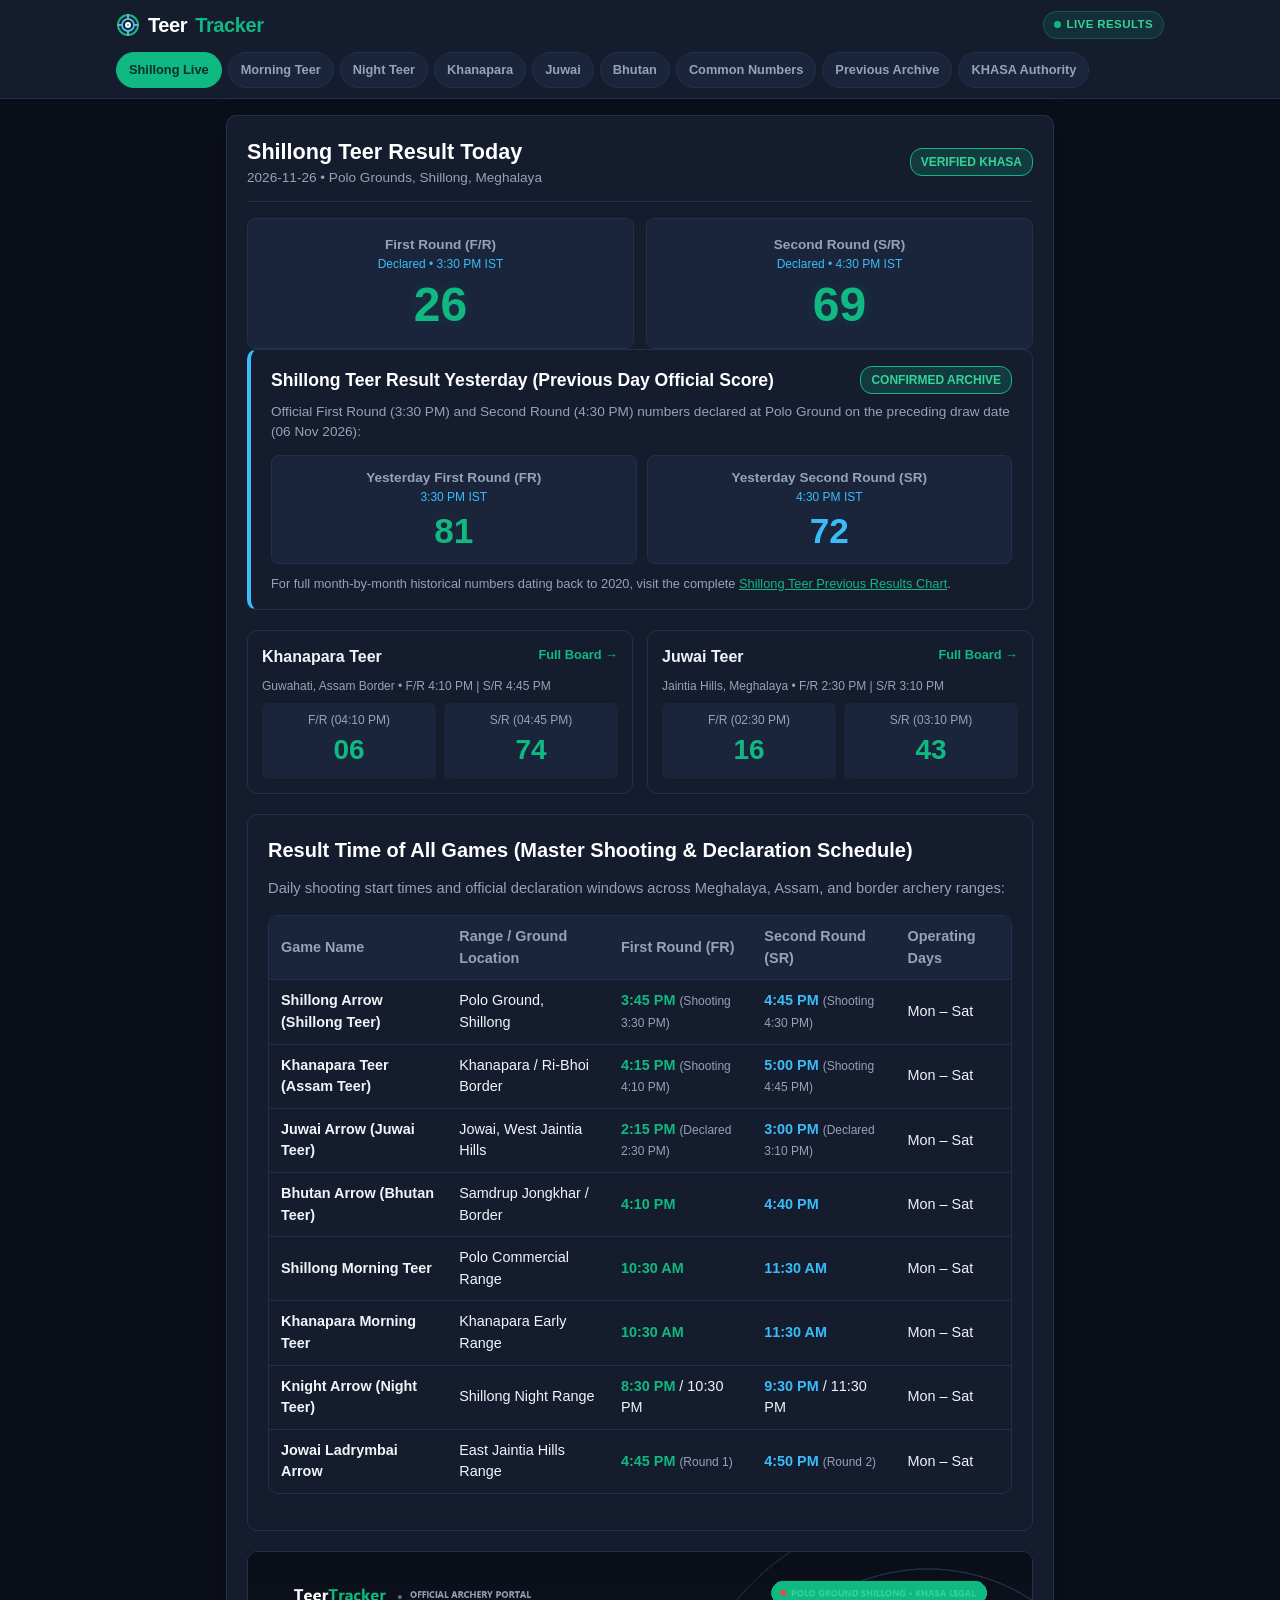
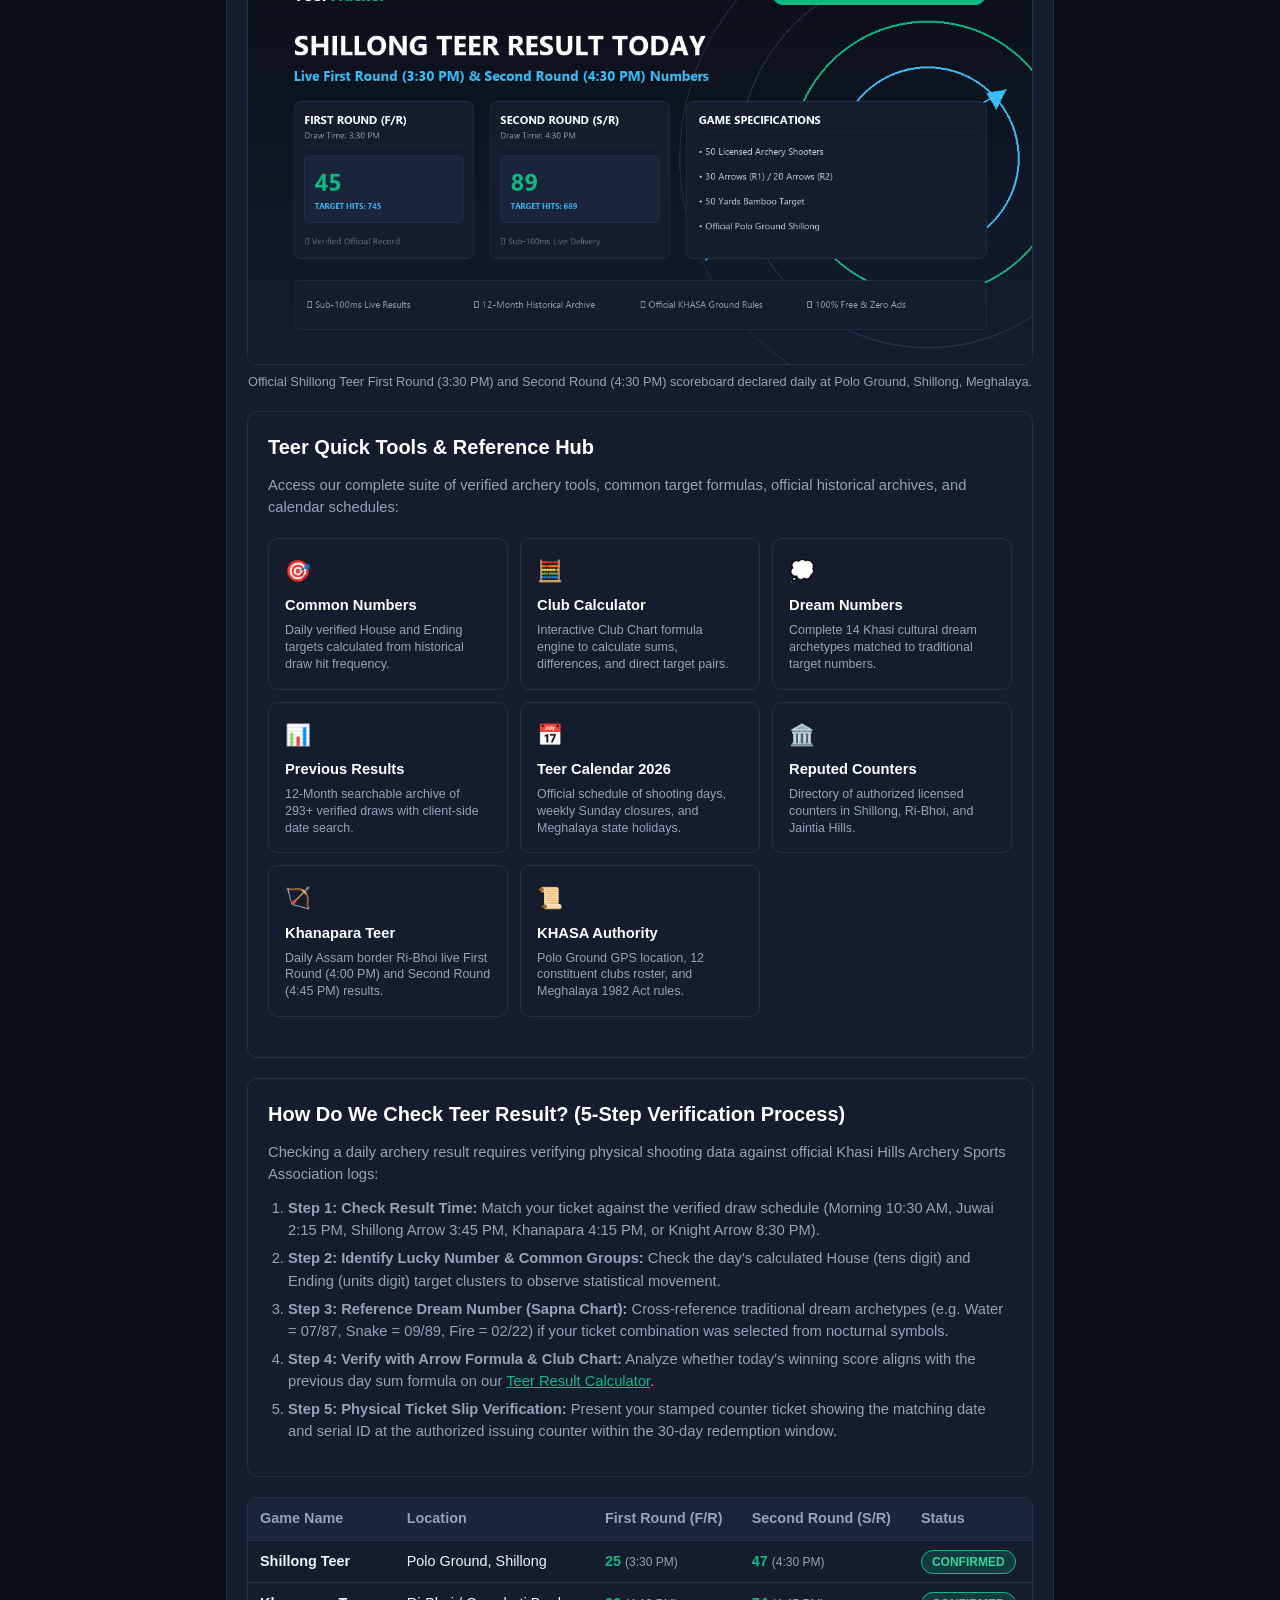
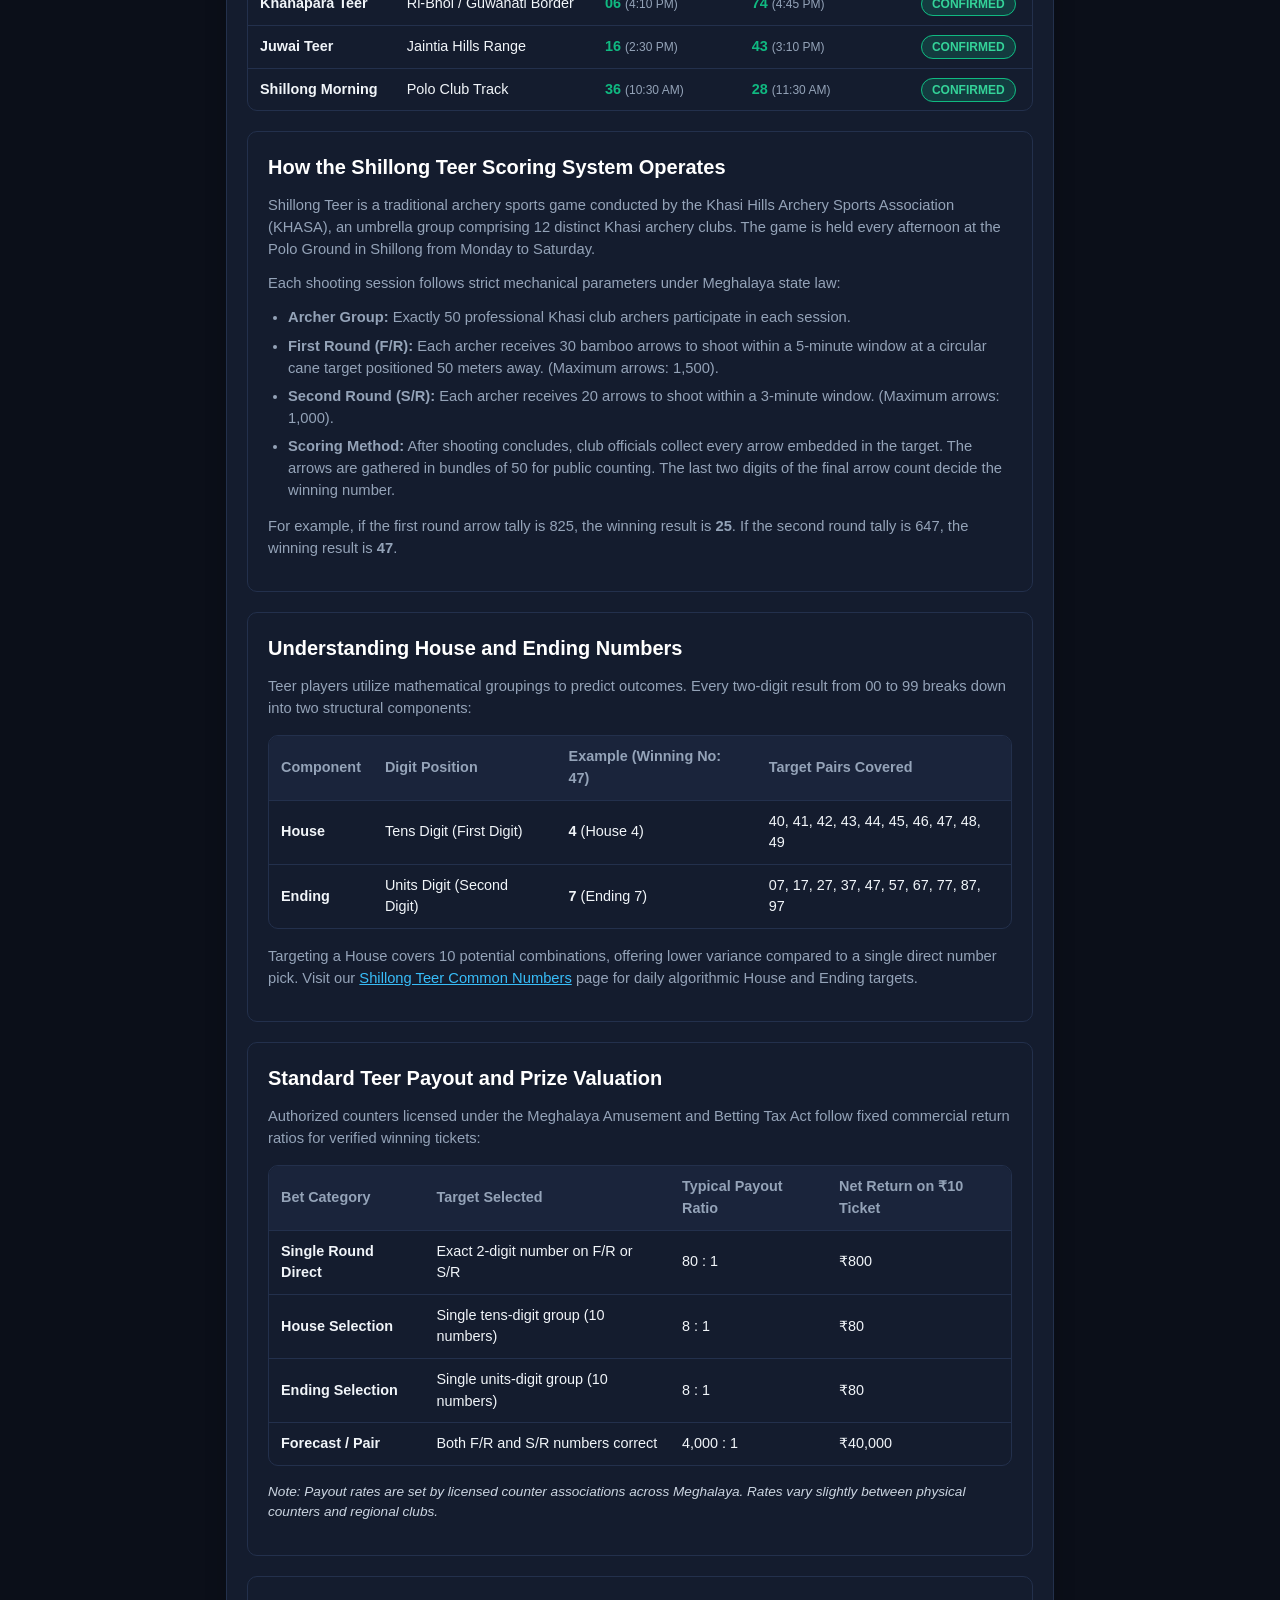
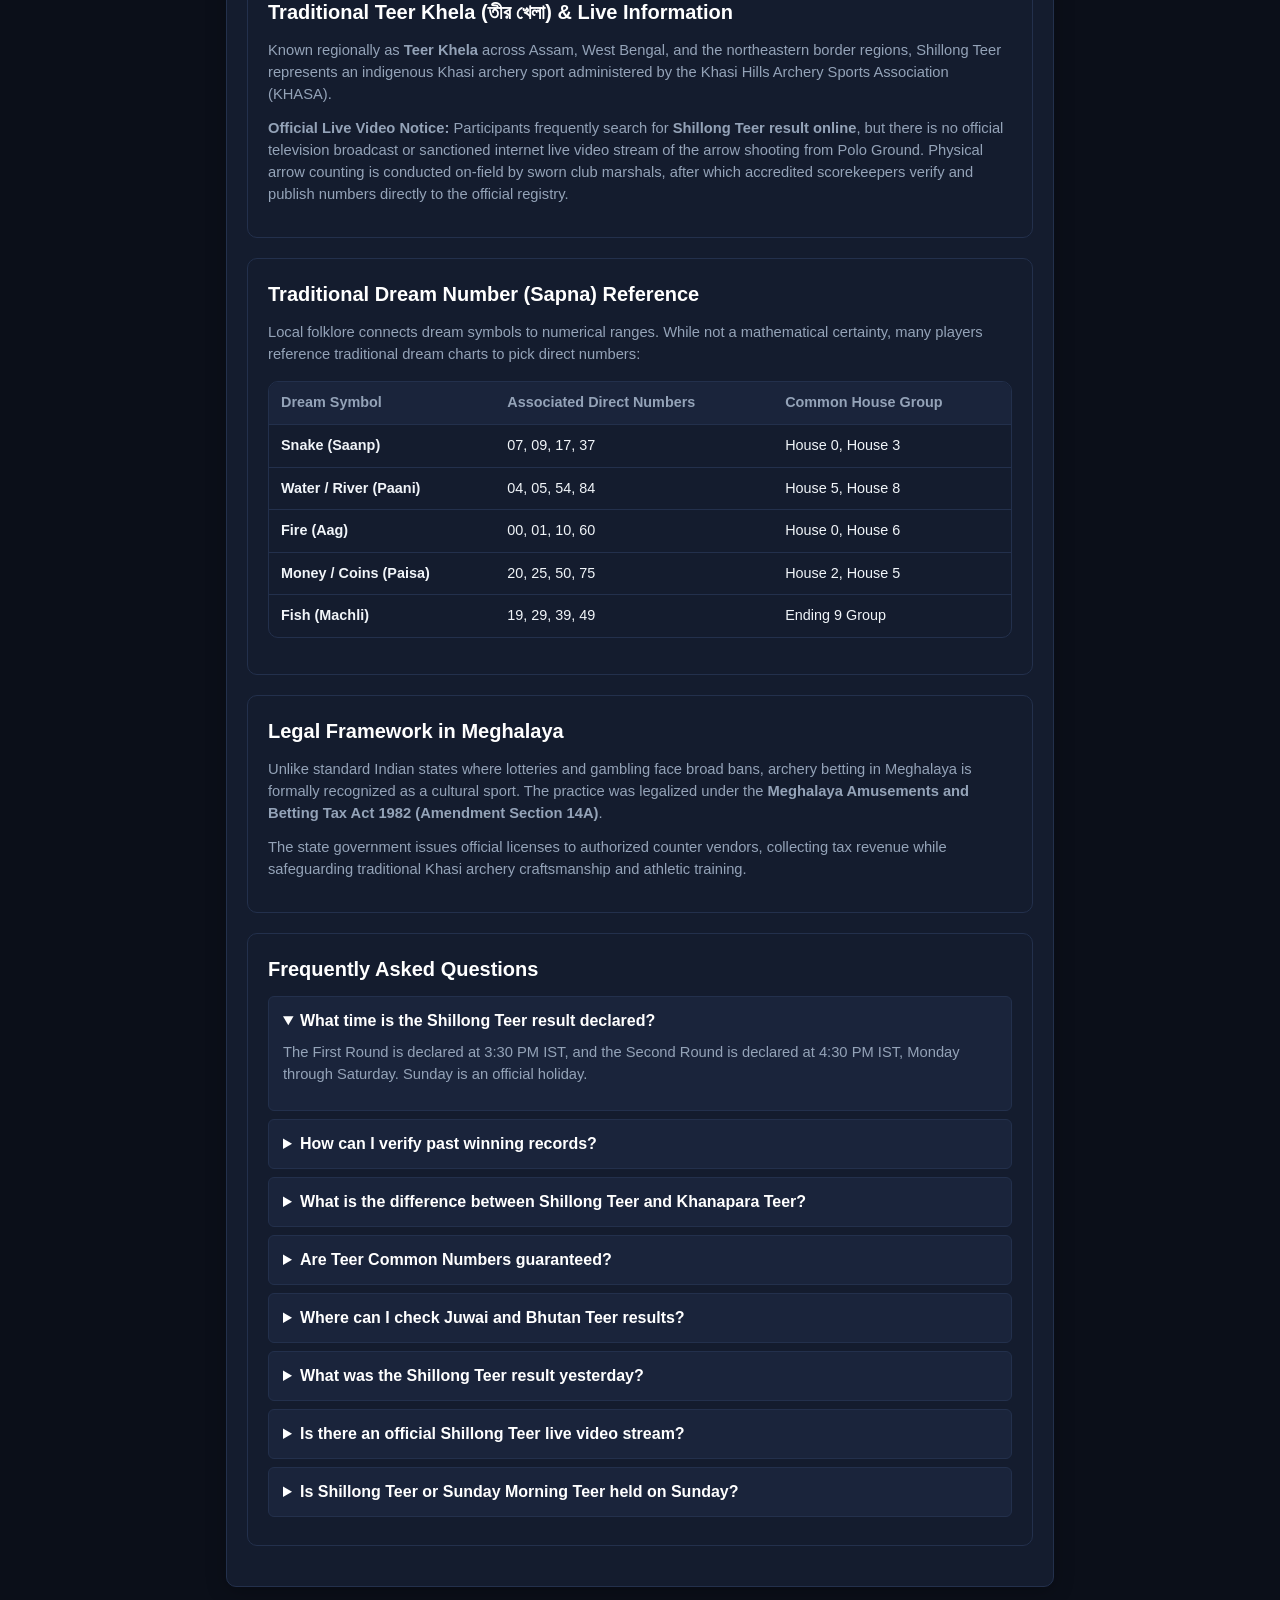
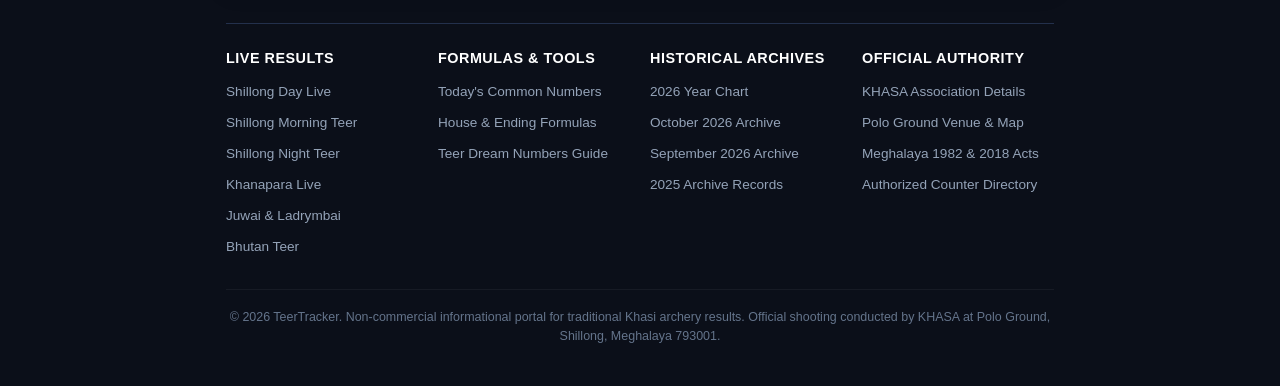
==== commit 334f327e: "Auto-update live Teer scores [skip ci]" ====
--- a/index.html
+++ b/index.html
@@ -5,7 +5,7 @@
   <meta name="google-site-verification" content="ZtoSqHuh_VnoIexn-Vo3GxFg3RCgs1vgg222O-jDCDQ">
 <title>Shillong Teer Result Today | First & Second Round Live Numbers</title>
   <meta name="description" content="Live Shillong Teer results today. Official First Round (3:30 PM) & Second Round (4:30 PM) numbers, Khanapara scores, common formulas, and yearly chart.">
-  <link rel="canonical" href="https://smdeveloper321.github.io/teertracker/">
+  <link rel="canonical" href="https://teer-result-today.vercel.app/">
     <meta name="viewport" content="width=device-width, initial-scale=1.0, viewport-fit=cover">
   <link rel="icon" type="image/svg+xml" href="favicon.svg">
   <link rel="apple-touch-icon" href="apple-touch-icon.png">
@@ -13,11 +13,11 @@
   <!-- Open Graph / Facebook / WhatsApp -->
   <meta property="og:type" content="website">
   <meta property="og:site_name" content="TeerTracker">
-  <meta property="og:url" content="https://smdeveloper321.github.io/teertracker/">
+  <meta property="og:url" content="https://teer-result-today.vercel.app/">
   <meta property="og:title" content="Shillong Teer Result Today | First & Second Round Live Numbers">
   <meta property="og:description" content="Live Shillong Teer results today. Official First Round (3:30 PM) & Second Round (4:30 PM) numbers, Khanapara scores, common formulas, and yearly chart.">
-  <meta property="og:image" content="https://smdeveloper321.github.io/teertracker/og-shillong.png">
-  <meta property="og:image:secure_url" content="https://smdeveloper321.github.io/teertracker/og-shillong.png">
+  <meta property="og:image" content="https://teer-result-today.vercel.app/og-shillong.png">
+  <meta property="og:image:secure_url" content="https://teer-result-today.vercel.app/og-shillong.png">
   <meta property="og:image:type" content="image/png">
   <meta property="og:image:width" content="1200">
   <meta property="og:image:height" content="630">
@@ -26,11 +26,11 @@
 
   <!-- Twitter Card -->
   <meta name="twitter:card" content="summary_large_image">
-  <meta name="twitter:url" content="https://smdeveloper321.github.io/teertracker/">
+  <meta name="twitter:url" content="https://teer-result-today.vercel.app/">
   <meta name="twitter:title" content="Shillong Teer Result Today | First & Second Round Live Numbers">
   <meta name="twitter:description" content="Live Shillong Teer results today. Official First Round (3:30 PM) & Second Round (4:30 PM) numbers, Khanapara scores, common formulas, and yearly chart.">
   <meta <meta name="twitter:image:alt" content="Shillong Teer Result Today Live Scorecard and Official Polo Ground Target Hits">
-  <meta name="twitter:image" content="https://smdeveloper321.github.io/teertracker/og-shillong.png">
+  <meta name="twitter:image" content="https://teer-result-today.vercel.app/og-shillong.png">
   <link rel="stylesheet" href="style.css">
 
   <!-- Google-Compliant Structured Data (Zero Warnings, 100% Rich Result Supported) -->
@@ -40,45 +40,45 @@
     "@graph": [
       {
         "@type": "WebSite",
-        "@id": "https://smdeveloper321.github.io/teertracker/#website",
-        "url": "https://smdeveloper321.github.io/teertracker/",
+        "@id": "https://teer-result-today.vercel.app/#website",
+        "url": "https://teer-result-today.vercel.app/",
         "name": "TeerTracker",
         "description": "Live Shillong, Khanapara and Juwai Teer Result Portal",
         "inLanguage": "en-US"
       },
       {
         "@type": "Organization",
-        "@id": "https://smdeveloper321.github.io/teertracker/#organization",
+        "@id": "https://teer-result-today.vercel.app/#organization",
         "name": "TeerTracker",
-        "url": "https://smdeveloper321.github.io/teertracker/",
-        "logo": "https://smdeveloper321.github.io/teertracker/logo.png"
+        "url": "https://teer-result-today.vercel.app/",
+        "logo": "https://teer-result-today.vercel.app/logo.png"
       },
       {
         "@type": "BreadcrumbList",
-        "@id": "https://smdeveloper321.github.io/teertracker/#breadcrumb",
+        "@id": "https://teer-result-today.vercel.app/#breadcrumb",
         "itemListElement": [
           {
             "@type": "ListItem",
             "position": 1,
             "name": "Home",
-            "item": "https://smdeveloper321.github.io/teertracker/"
+            "item": "https://teer-result-today.vercel.app/"
           },
           {
             "@type": "ListItem",
             "position": 2,
             "name": "Shillong Teer Live Result",
-            "item": "https://smdeveloper321.github.io/teertracker/"
+            "item": "https://teer-result-today.vercel.app/"
           }
         ]
       },
       {
         "@type": "Article",
-        "@id": "https://smdeveloper321.github.io/teertracker/#article",
-        "image": "https://smdeveloper321.github.io/teertracker/og-shillong.png",
+        "@id": "https://teer-result-today.vercel.app/#article",
+        "image": "https://teer-result-today.vercel.app/og-shillong.png",
         "headline": "Shillong Teer Result Today Live F/R & S/R Numbers",
         "description": "Live Shillong Teer archery results with First Round (3:30 PM) and Second Round (4:30 PM) declared from Polo Ground, Shillong.",
         "datePublished": "2026-11-09T03:30:00+05:30",
-        "dateModified": "2026-11-25T15:14:00+05:30",
+        "dateModified": "2026-11-26T14:40:00+05:30",
         "author": {
           "@type": "Organization",
           "name": "TeerTracker Editorial Team"
@@ -88,13 +88,13 @@
           "name": "TeerTracker",
           "logo": {
             "@type": "ImageObject",
-            "url": "https://smdeveloper321.github.io/teertracker/logo.png"
+            "url": "https://teer-result-today.vercel.app/logo.png"
           }
         }
       },
       {
         "@type": "FAQPage",
-        "@id": "https://smdeveloper321.github.io/teertracker/#faq",
+        "@id": "https://teer-result-today.vercel.app/#faq",
         "mainEntity": [
           {
             "@type": "Question",
@@ -190,7 +190,7 @@
       <div class="card-header">
         <div>
           <h1 class="card-title">Shillong Teer Result Today</h1>
-          <p style="font-size: 0.85rem; color: var(--text-muted);"><span id="live-date">2026-11-25</span> &bull; Polo Grounds, Shillong, Meghalaya</p>
+          <p style="font-size: 0.85rem; color: var(--text-muted);"><span id="live-date">2026-11-26</span> &bull; Polo Grounds, Shillong, Meghalaya</p>
         </div>
         <span class="badge badge-done">Verified KHASA</span>
       </div>
@@ -199,12 +199,12 @@
         <div class="round-box">
           <div class="round-lbl">First Round (F/R)</div>
           <div class="round-time">Declared &bull; 3:30 PM IST</div>
-          <div class="round-val win" id="shillong-fr">63</div>
+          <div class="round-val win" id="shillong-fr">26</div>
         </div>
         <div class="round-box">
           <div class="round-lbl">Second Round (S/R)</div>
           <div class="round-time">Declared &bull; 4:30 PM IST</div>
-          <div class="round-val win" id="shillong-sr">52</div>
+          <div class="round-val win" id="shillong-sr">69</div>
         </div>
       </div>
     
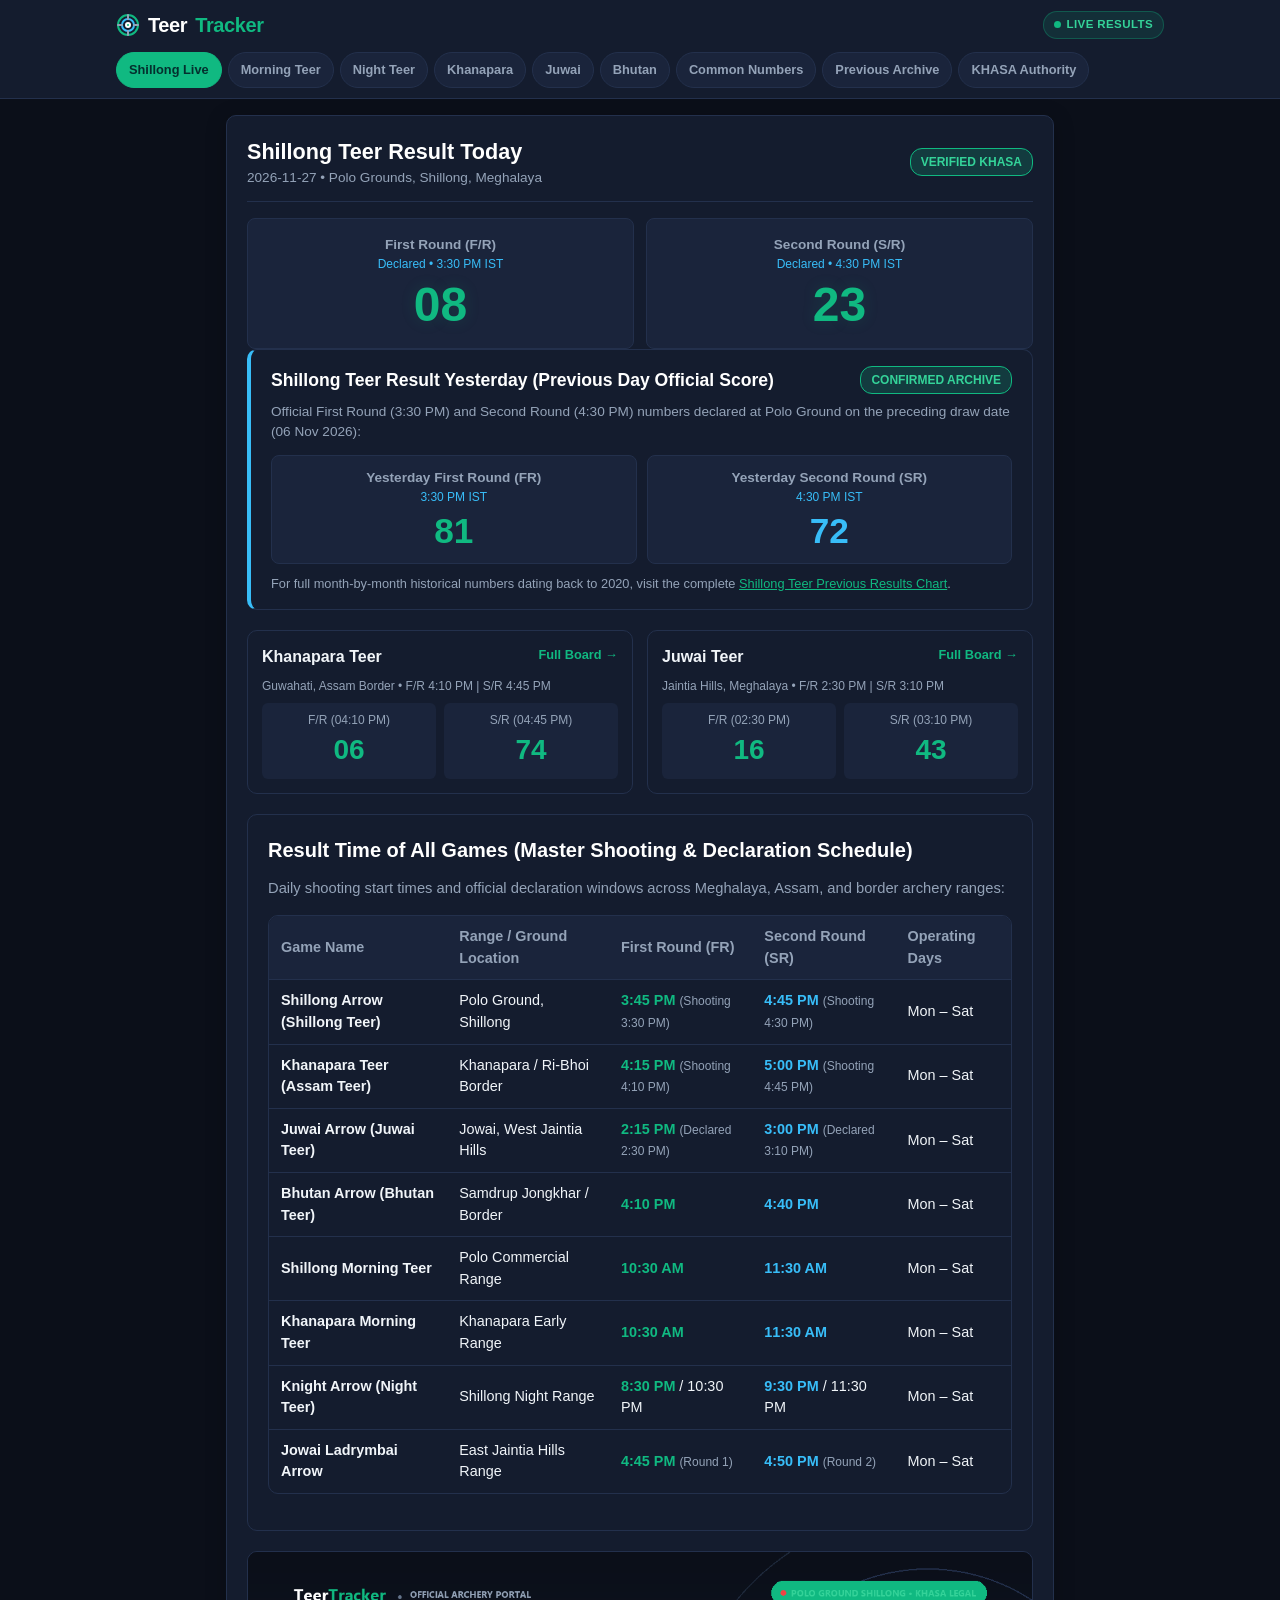
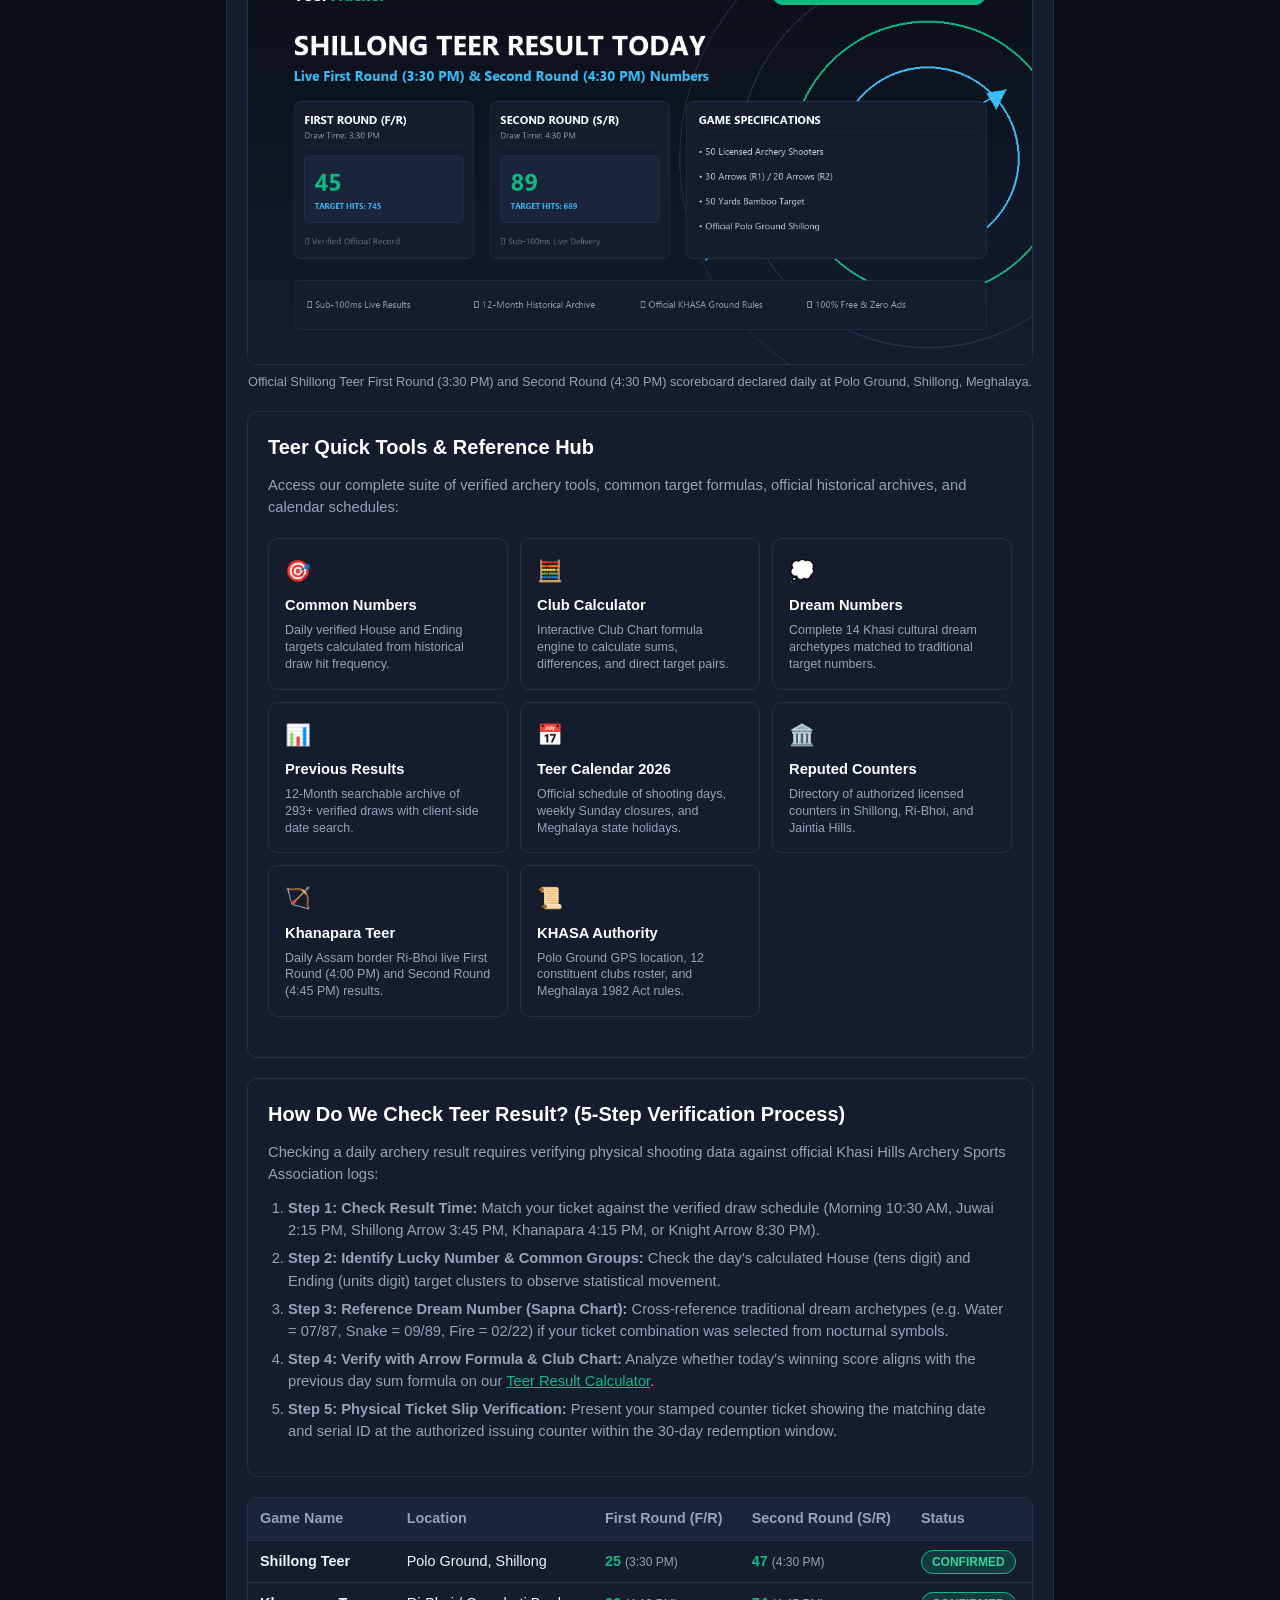
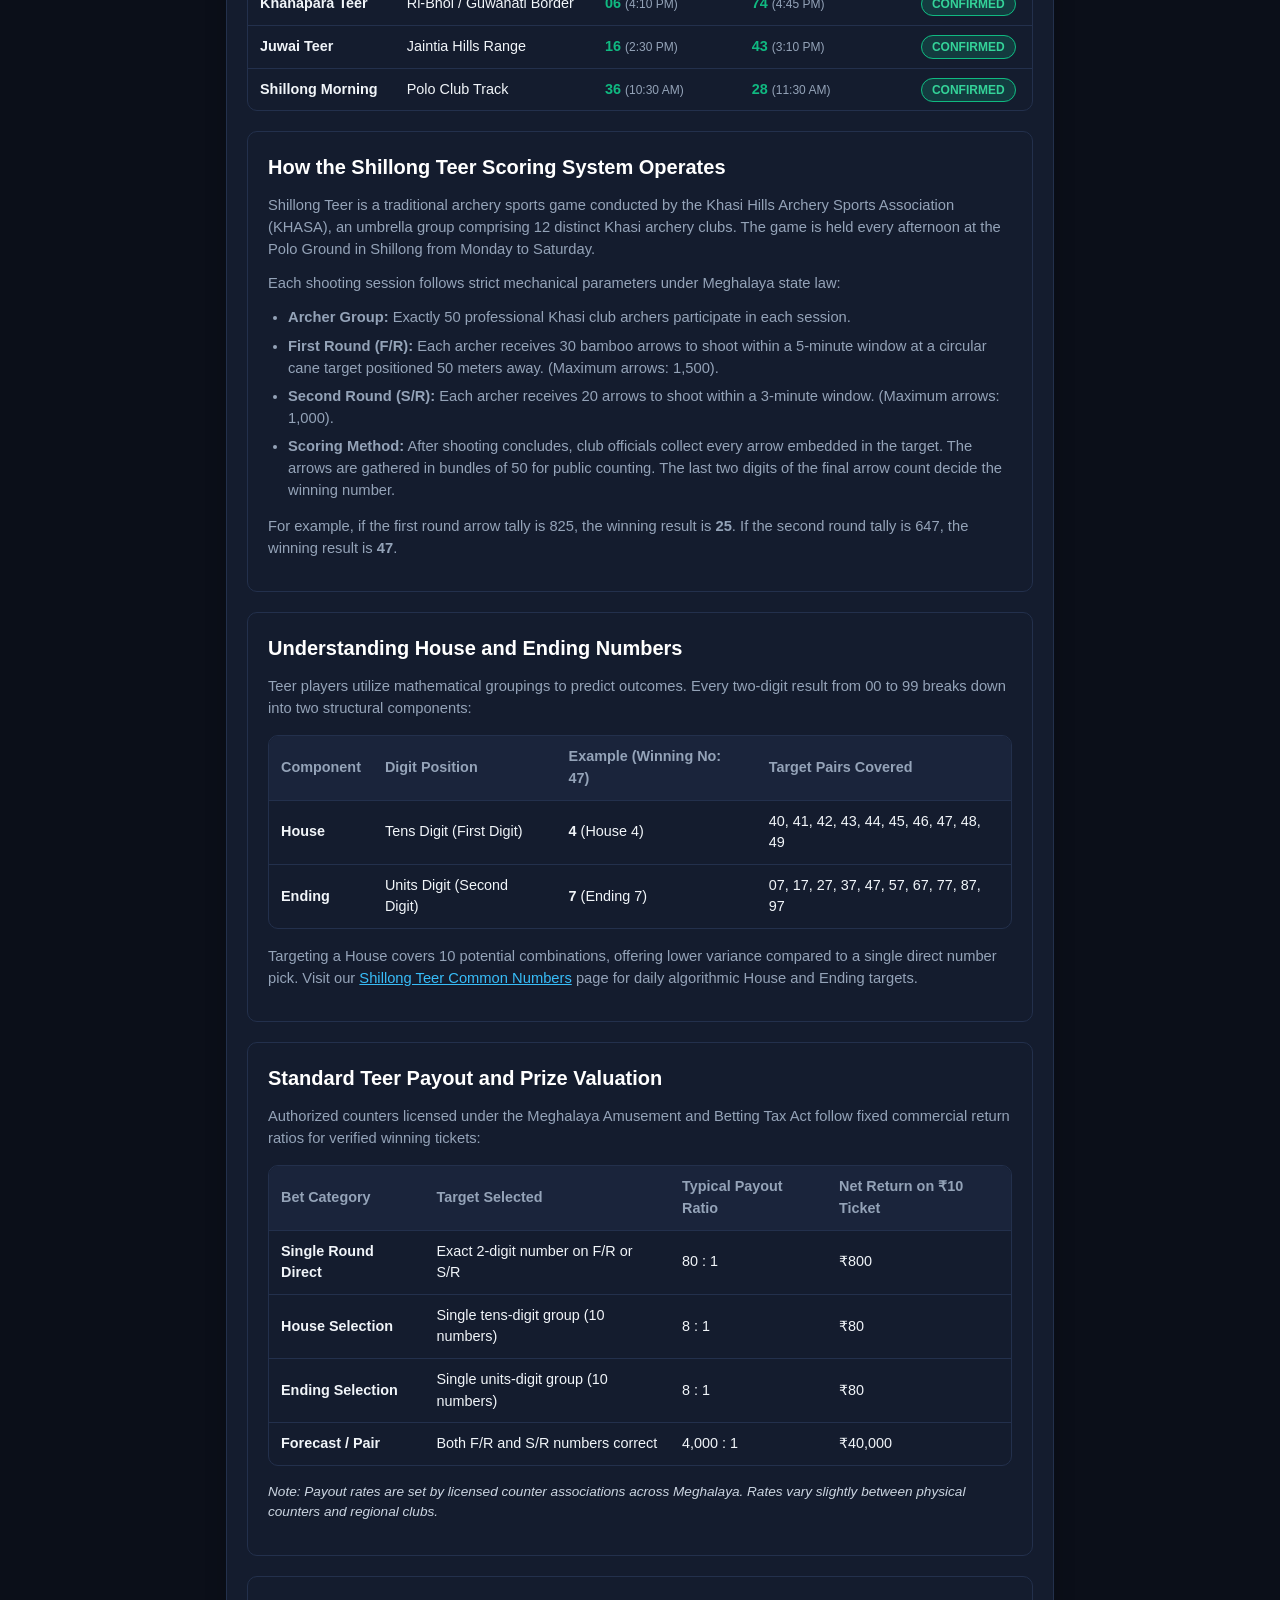
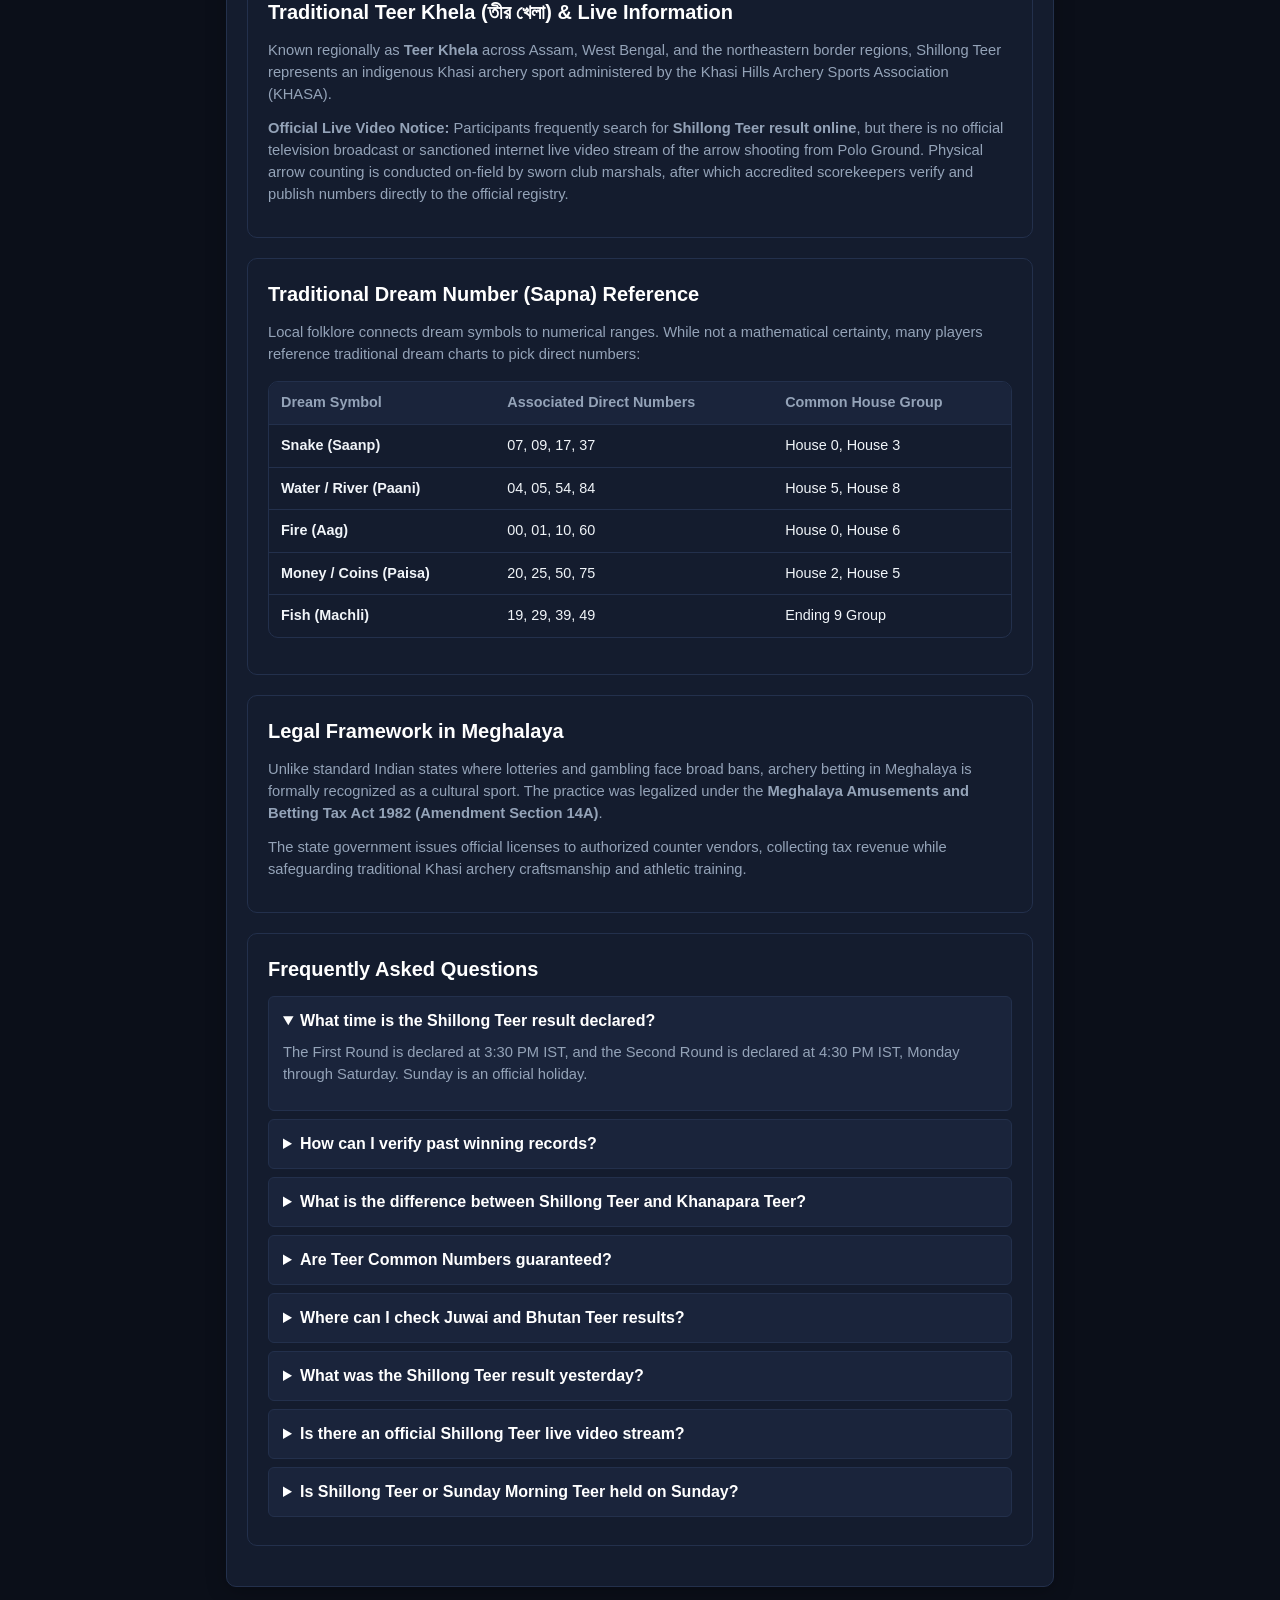
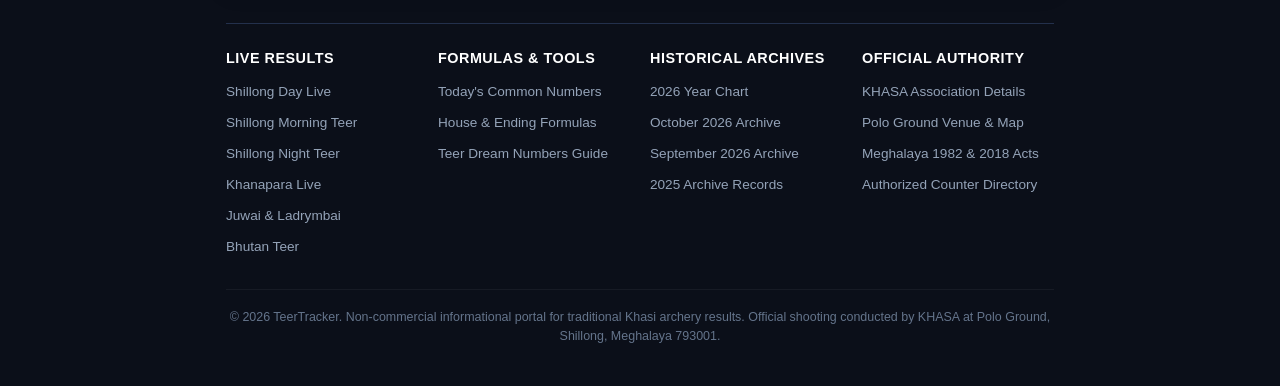
==== commit 3d9950d7: "Auto-update live Teer scores [skip ci]" ====
--- a/index.html
+++ b/index.html
@@ -78,7 +78,7 @@
         "headline": "Shillong Teer Result Today Live F/R & S/R Numbers",
         "description": "Live Shillong Teer archery results with First Round (3:30 PM) and Second Round (4:30 PM) declared from Polo Ground, Shillong.",
         "datePublished": "2026-11-09T03:30:00+05:30",
-        "dateModified": "2026-11-26T14:40:00+05:30",
+        "dateModified": "2026-11-27T14:37:00+05:30",
         "author": {
           "@type": "Organization",
           "name": "TeerTracker Editorial Team"
@@ -190,7 +190,7 @@
       <div class="card-header">
         <div>
           <h1 class="card-title">Shillong Teer Result Today</h1>
-          <p style="font-size: 0.85rem; color: var(--text-muted);"><span id="live-date">2026-11-26</span> &bull; Polo Grounds, Shillong, Meghalaya</p>
+          <p style="font-size: 0.85rem; color: var(--text-muted);"><span id="live-date">2026-11-27</span> &bull; Polo Grounds, Shillong, Meghalaya</p>
         </div>
         <span class="badge badge-done">Verified KHASA</span>
       </div>
@@ -199,12 +199,12 @@
         <div class="round-box">
           <div class="round-lbl">First Round (F/R)</div>
           <div class="round-time">Declared &bull; 3:30 PM IST</div>
-          <div class="round-val win" id="shillong-fr">26</div>
+          <div class="round-val win" id="shillong-fr">08</div>
         </div>
         <div class="round-box">
           <div class="round-lbl">Second Round (S/R)</div>
           <div class="round-time">Declared &bull; 4:30 PM IST</div>
-          <div class="round-val win" id="shillong-sr">69</div>
+          <div class="round-val win" id="shillong-sr">23</div>
         </div>
       </div>
     
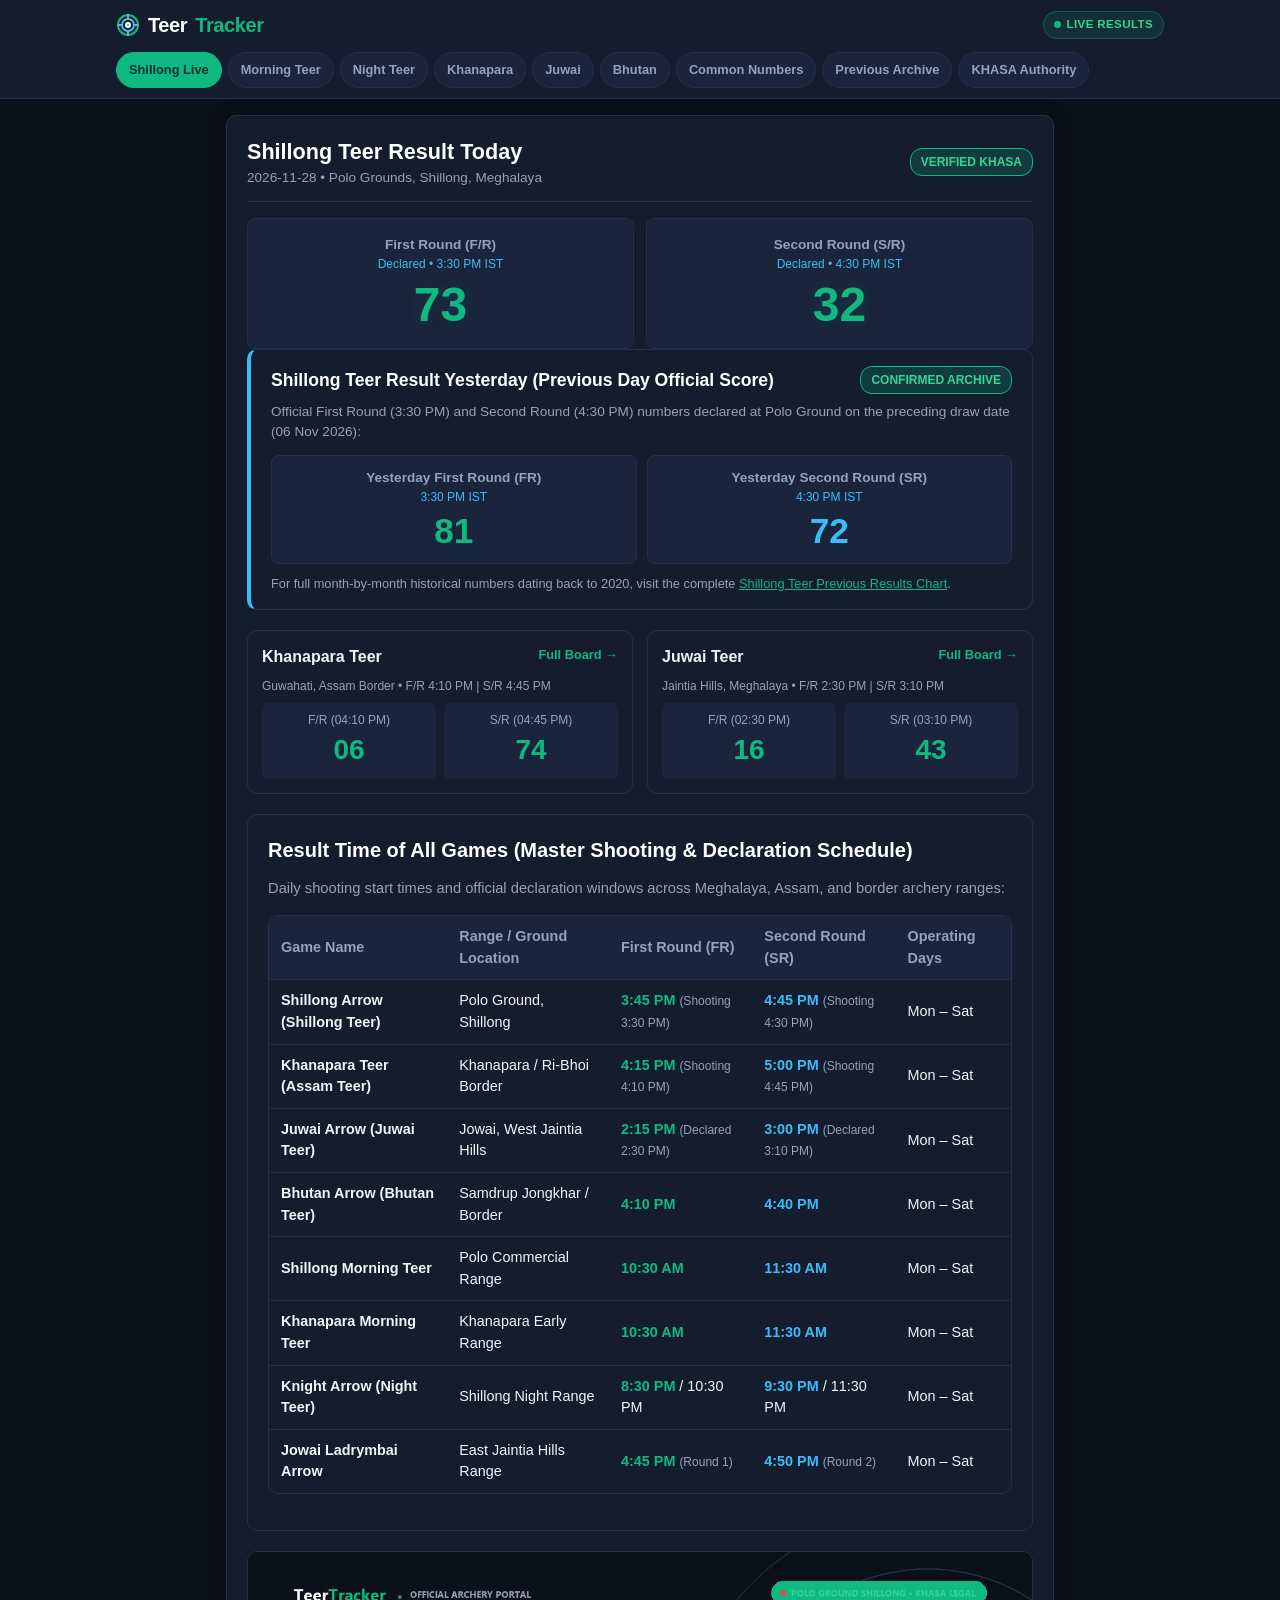
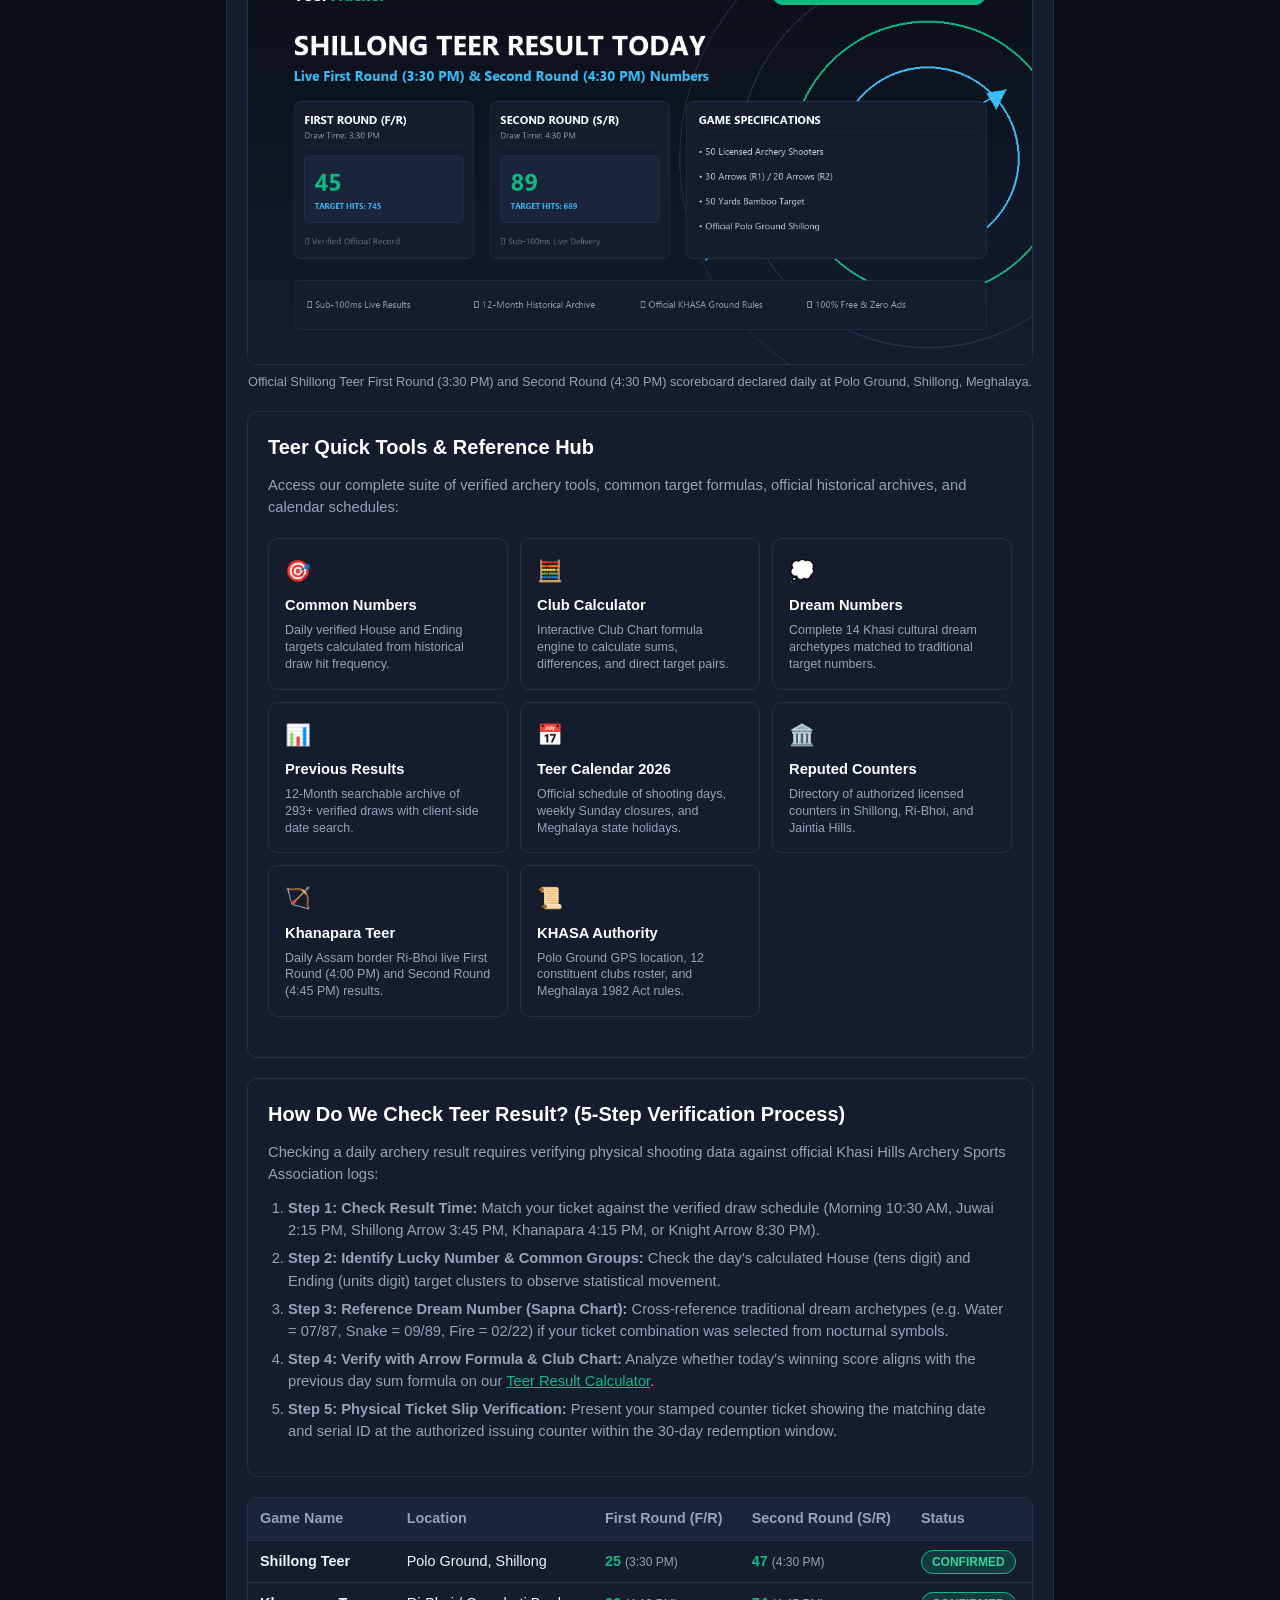
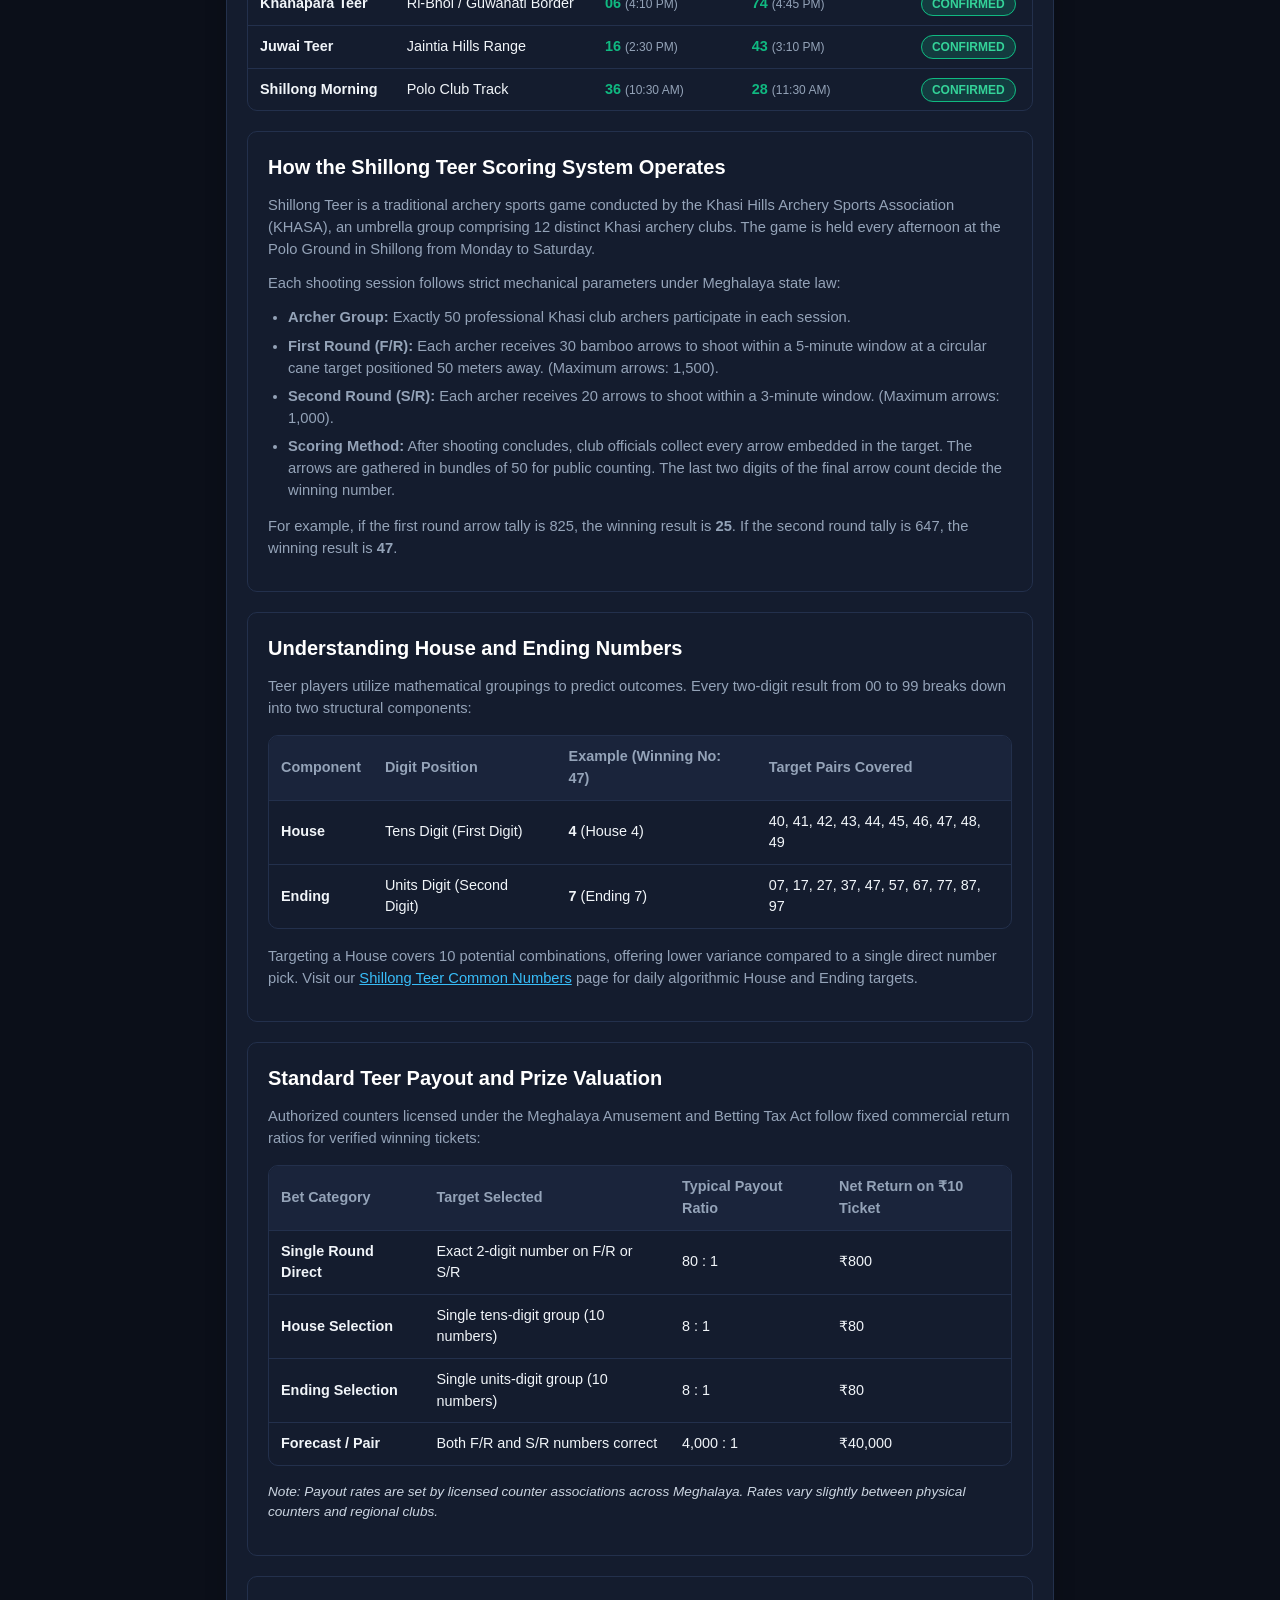
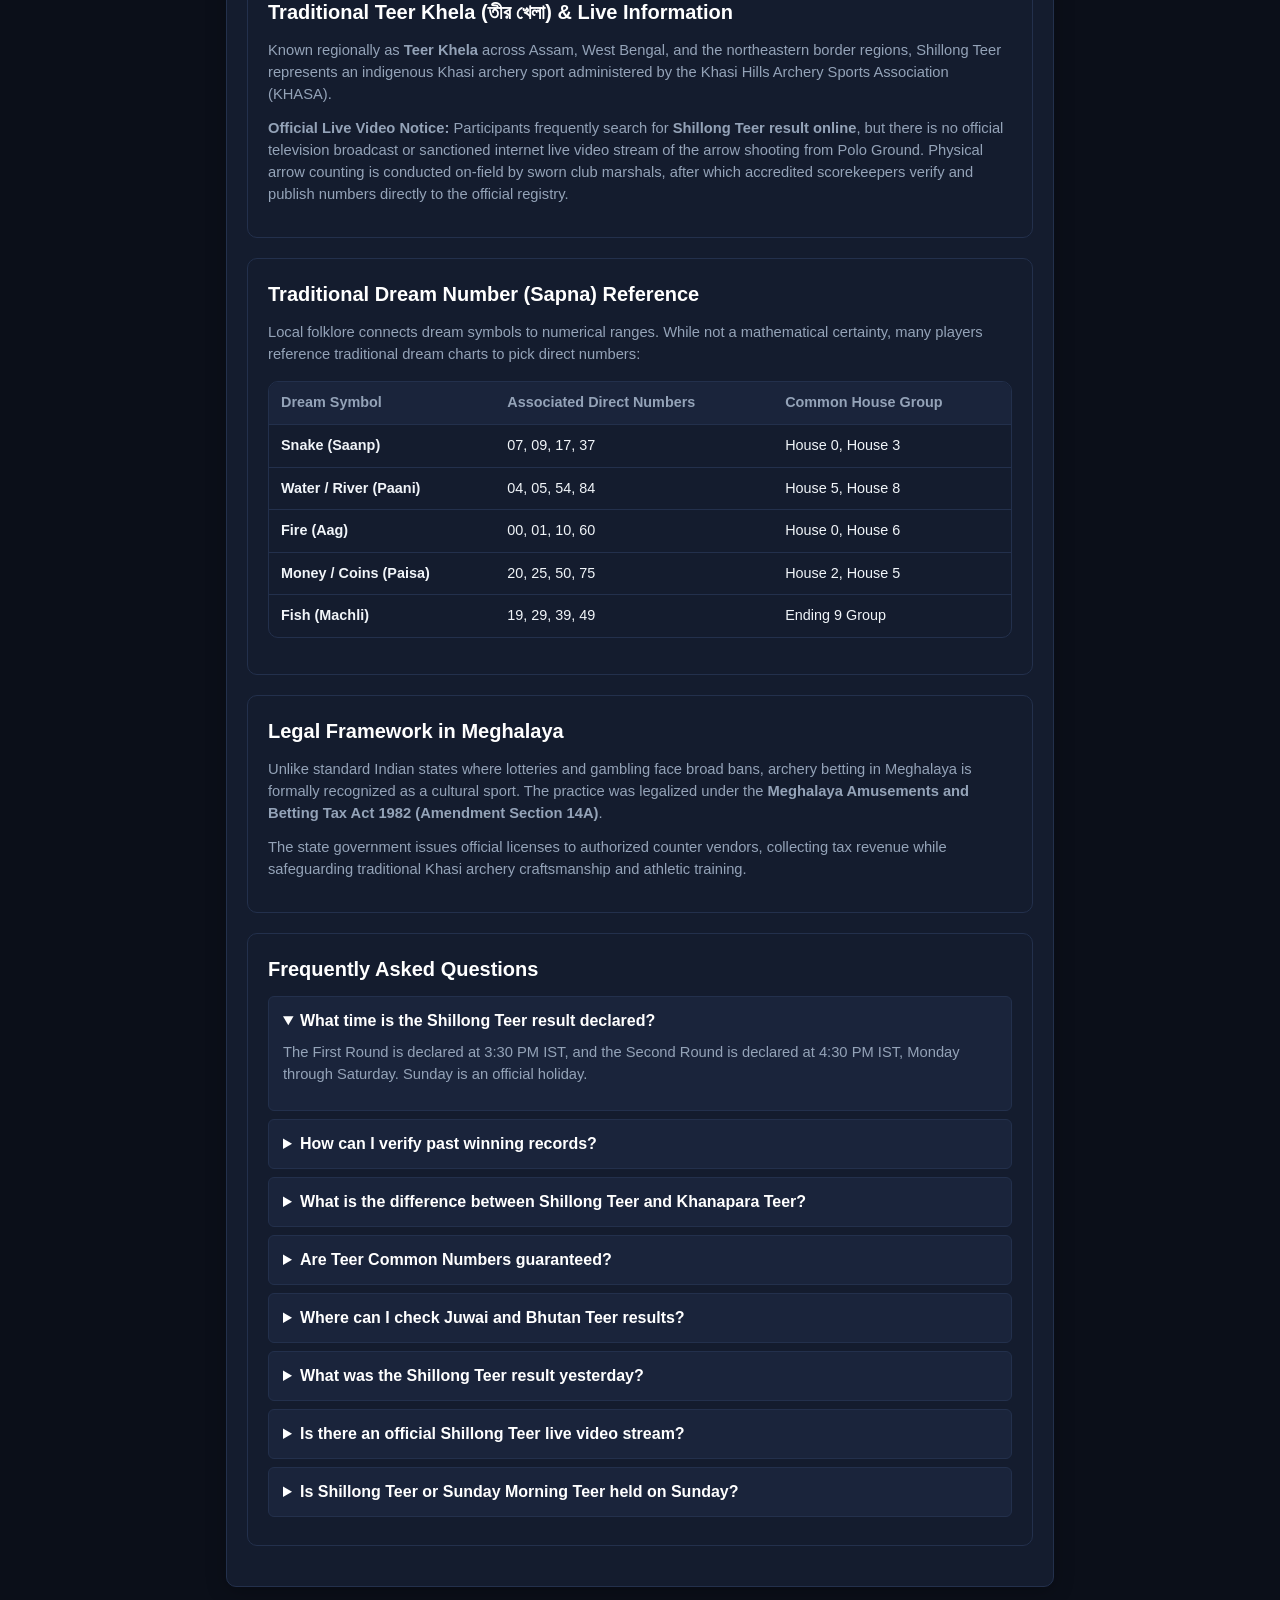
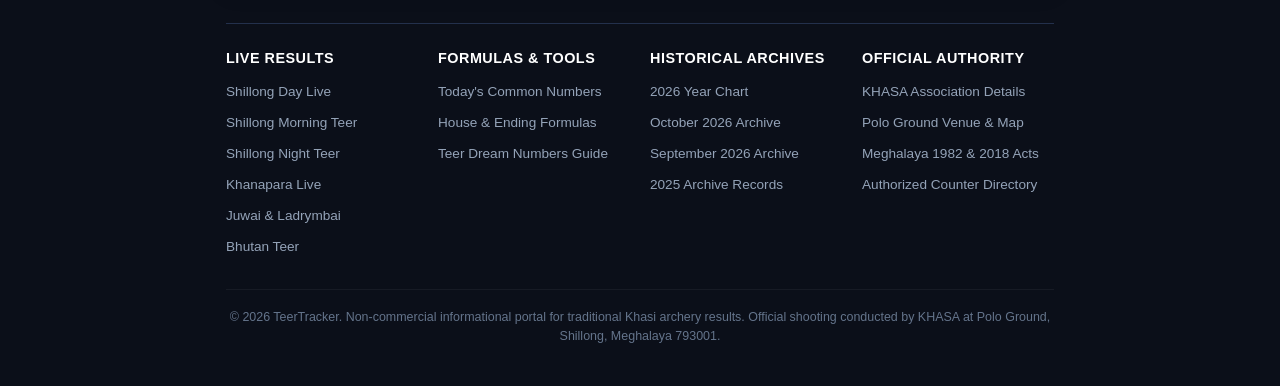
==== commit 89ffe134: "Auto-update live Teer scores [skip ci]" ====
--- a/index.html
+++ b/index.html
@@ -78,7 +78,7 @@
         "headline": "Shillong Teer Result Today Live F/R & S/R Numbers",
         "description": "Live Shillong Teer archery results with First Round (3:30 PM) and Second Round (4:30 PM) declared from Polo Ground, Shillong.",
         "datePublished": "2026-11-09T03:30:00+05:30",
-        "dateModified": "2026-11-27T14:37:00+05:30",
+        "dateModified": "2026-11-28T13:49:00+05:30",
         "author": {
           "@type": "Organization",
           "name": "TeerTracker Editorial Team"
@@ -190,7 +190,7 @@
       <div class="card-header">
         <div>
           <h1 class="card-title">Shillong Teer Result Today</h1>
-          <p style="font-size: 0.85rem; color: var(--text-muted);"><span id="live-date">2026-11-27</span> &bull; Polo Grounds, Shillong, Meghalaya</p>
+          <p style="font-size: 0.85rem; color: var(--text-muted);"><span id="live-date">2026-11-28</span> &bull; Polo Grounds, Shillong, Meghalaya</p>
         </div>
         <span class="badge badge-done">Verified KHASA</span>
       </div>
@@ -199,12 +199,12 @@
         <div class="round-box">
           <div class="round-lbl">First Round (F/R)</div>
           <div class="round-time">Declared &bull; 3:30 PM IST</div>
-          <div class="round-val win" id="shillong-fr">08</div>
+          <div class="round-val win" id="shillong-fr">73</div>
         </div>
         <div class="round-box">
           <div class="round-lbl">Second Round (S/R)</div>
           <div class="round-time">Declared &bull; 4:30 PM IST</div>
-          <div class="round-val win" id="shillong-sr">23</div>
+          <div class="round-val win" id="shillong-sr">32</div>
         </div>
       </div>
     
